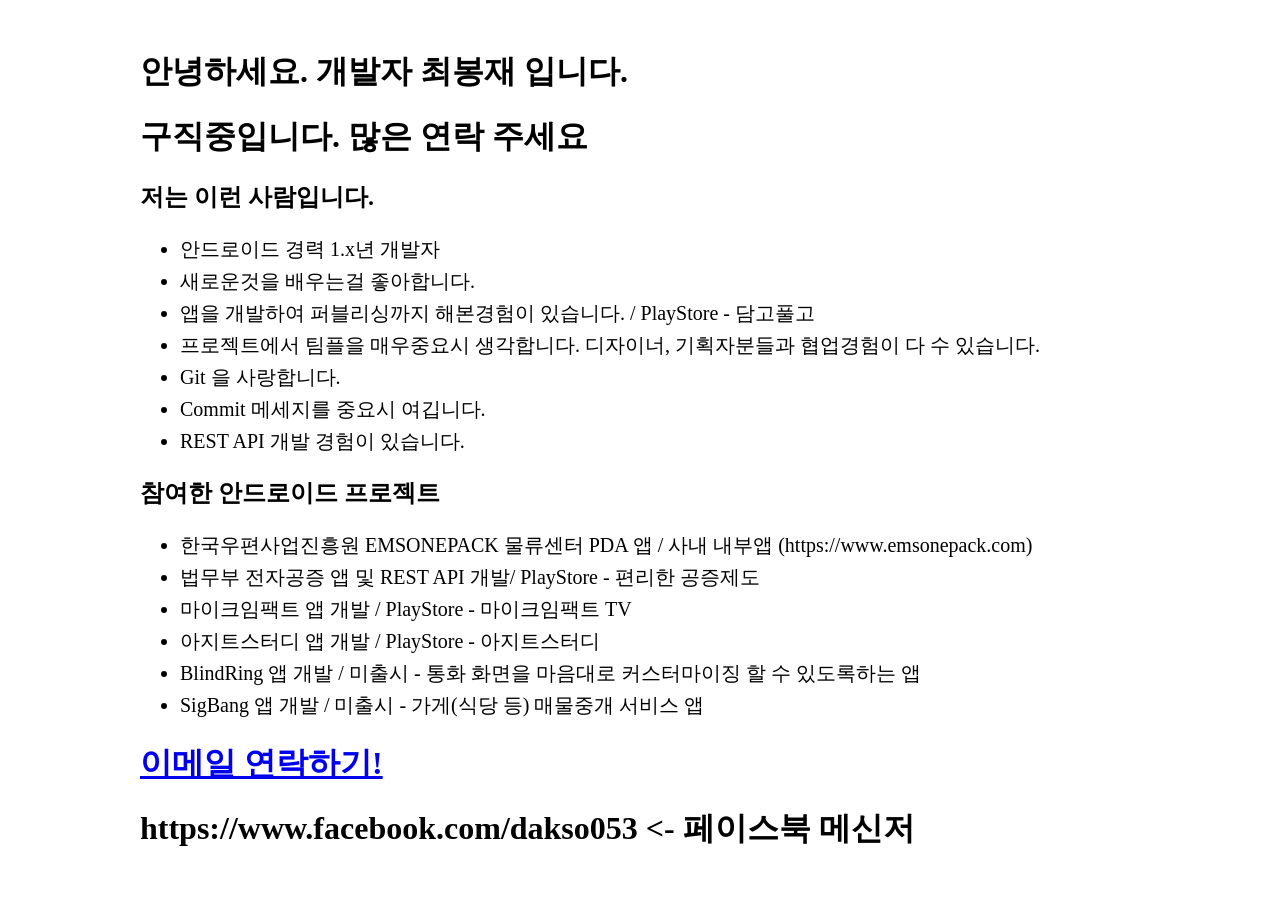
==== index.html @ 5de73d89 "Update index.html" ====
<!DOCTYPE html>
<html lang="ko">
<head>
  <meta charset="UTF-8">
  <meta name="viewport" content="width=device-width, user-scalable=no, initial-scale=1">
  <title>구직중인 개발자</title>
  <link rel="stylesheet" href="css/style.css">
</head>
<body>
<div class="container">
  <h1>안녕하세요. 개발자 최봉재 입니다.</h1>
  <h1>구직중입니다. 많은 연락 주세요</h1>
  <h2>저는 이런 사람입니다.</h2>
  <ul>
    <li>안드로이드 경력 1.x년 개발자</li>
    <li>새로운것을 배우는걸 좋아합니다.</li>
    <li>앱을 개발하여 퍼블리싱까지 해본경험이 있습니다. /  PlayStore - 담고풀고 </li>
    <li>프로젝트에서 팀플을 매우중요시 생각합니다. 디자이너, 기획자분들과 협업경험이 다 수 있습니다.</li>
    <li>Git 을 사랑합니다.</li>
    <li>Commit 메세지를 중요시 여깁니다.</li>
    <li>REST API 개발 경험이 있습니다.</li>
  </ul>
  <h2>참여한 안드로이드 프로젝트</h2>
  <ul>
    <li>한국우편사업진흥원 EMSONEPACK 물류센터 PDA 앱 / 사내 내부앱 (https://www.emsonepack.com)</li>
    <li>법무부 전자공증 앱 및 REST API 개발/ PlayStore - 편리한 공증제도</li>
    <li>마이크임팩트 앱 개발 / PlayStore - 마이크임팩트 TV</li>
    <li>아지트스터디 앱 개발 / PlayStore - 아지트스터디</li>
    <li>BlindRing 앱 개발 / 미출시 - 통화 화면을 마음대로 커스터마이징 할 수 있도록하는 앱</li>
    <li>SigBang 앱 개발 / 미출시 - 가게(식당 등) 매물중개 서비스 앱</li>
  </ul>
  
   <h1><a href="mailto:jjgod0124@gmail.com?subject=feedback">이메일 연락하기!</a></h1>
   <h1>https://www.facebook.com/dakso053 <- 페이스북 메신저</h1>
</div>
</body>
</html>
---- css/style.css ----
@charset "UTF-8";
.container{
    margin: 50px auto;
    width: 1000px;
}
li{
  font-size:20px;
  line-height: 1.6;    
}
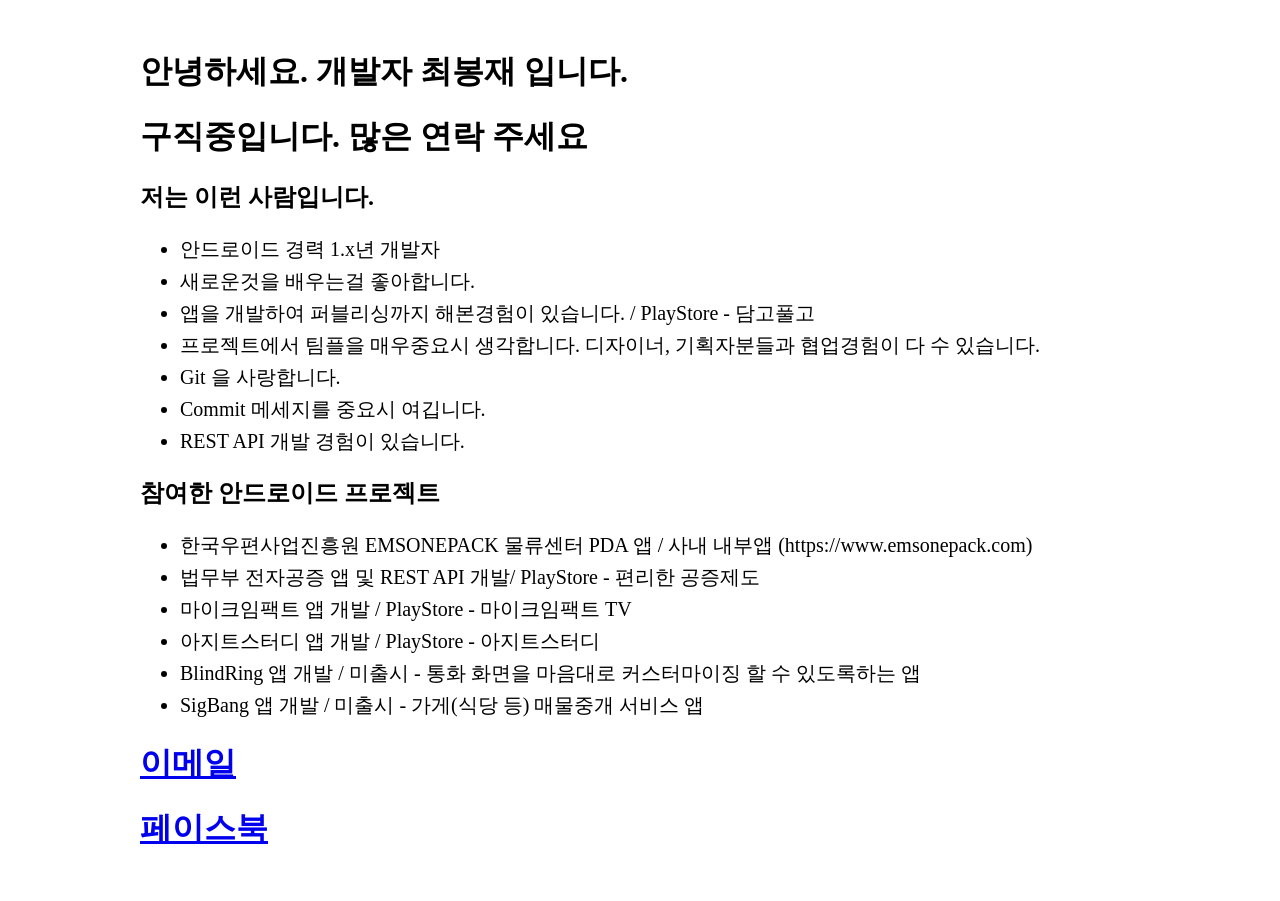
==== commit 7ab94332: "Update index.html" ====
--- a/index.html
+++ b/index.html
@@ -30,8 +30,8 @@
     <li>SigBang 앱 개발 / 미출시 - 가게(식당 등) 매물중개 서비스 앱</li>
   </ul>
   
-   <h1><a href="mailto:jjgod0124@gmail.com?subject=feedback">이메일 연락하기!</a></h1>
-   <h1>https://www.facebook.com/dakso053 <- 페이스북 메신저</h1>
+   <h1><a href="mailto:jjgod0124@gmail.com?subject=feedback">이메일</a></h1>
+   <h1><a href="https://www.facebook.com/dakso053">페이스북</a></h1>
 </div>
 </body>
 </html>
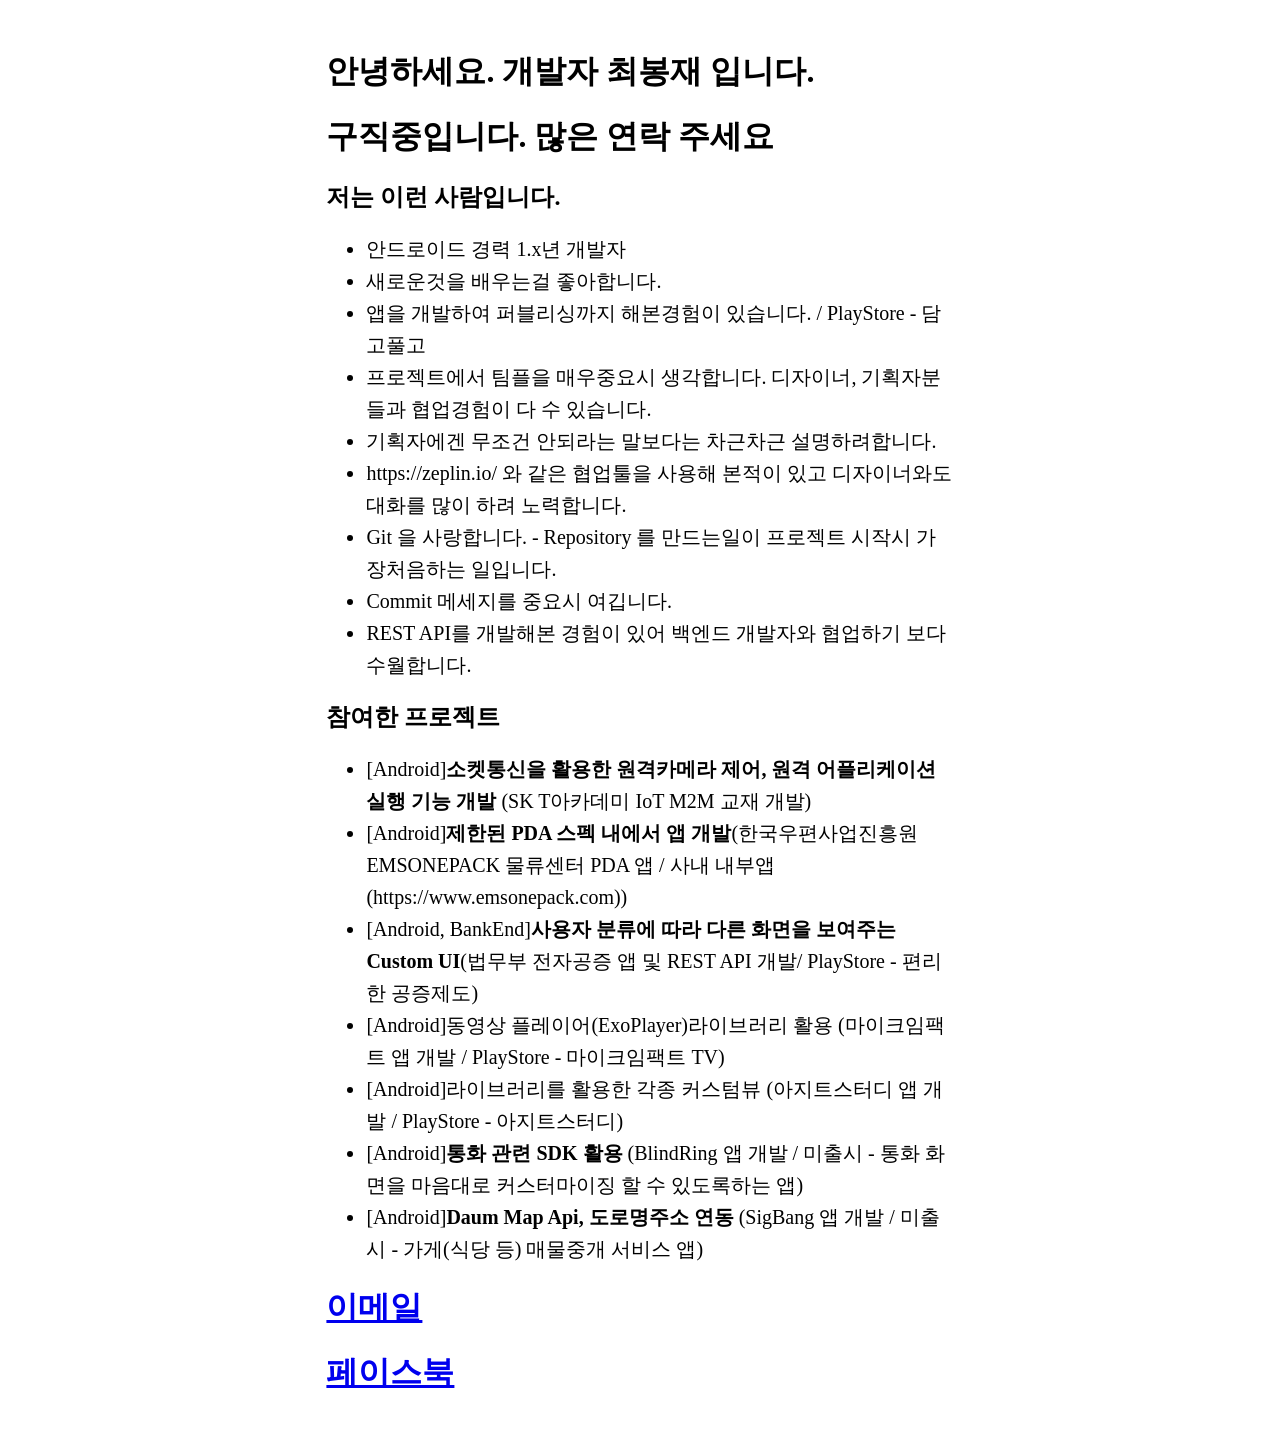
==== commit 159de3aa: "Update index.html" ====
--- a/index.html
+++ b/index.html
@@ -1,37 +1,43 @@
 <!DOCTYPE html>
 <html lang="ko">
+
 <head>
   <meta charset="UTF-8">
   <meta name="viewport" content="width=device-width, user-scalable=no, initial-scale=1">
   <title>구직중인 개발자</title>
   <link rel="stylesheet" href="css/style.css">
 </head>
+
 <body>
-<div class="container">
-  <h1>안녕하세요. 개발자 최봉재 입니다.</h1>
-  <h1>구직중입니다. 많은 연락 주세요</h1>
-  <h2>저는 이런 사람입니다.</h2>
-  <ul>
-    <li>안드로이드 경력 1.x년 개발자</li>
-    <li>새로운것을 배우는걸 좋아합니다.</li>
-    <li>앱을 개발하여 퍼블리싱까지 해본경험이 있습니다. /  PlayStore - 담고풀고 </li>
-    <li>프로젝트에서 팀플을 매우중요시 생각합니다. 디자이너, 기획자분들과 협업경험이 다 수 있습니다.</li>
-    <li>Git 을 사랑합니다.</li>
-    <li>Commit 메세지를 중요시 여깁니다.</li>
-    <li>REST API 개발 경험이 있습니다.</li>
-  </ul>
-  <h2>참여한 안드로이드 프로젝트</h2>
-  <ul>
-    <li>한국우편사업진흥원 EMSONEPACK 물류센터 PDA 앱 / 사내 내부앱 (https://www.emsonepack.com)</li>
-    <li>법무부 전자공증 앱 및 REST API 개발/ PlayStore - 편리한 공증제도</li>
-    <li>마이크임팩트 앱 개발 / PlayStore - 마이크임팩트 TV</li>
-    <li>아지트스터디 앱 개발 / PlayStore - 아지트스터디</li>
-    <li>BlindRing 앱 개발 / 미출시 - 통화 화면을 마음대로 커스터마이징 할 수 있도록하는 앱</li>
-    <li>SigBang 앱 개발 / 미출시 - 가게(식당 등) 매물중개 서비스 앱</li>
-  </ul>
-  
-   <h1><a href="mailto:jjgod0124@gmail.com?subject=feedback">이메일</a></h1>
-   <h1><a href="https://www.facebook.com/dakso053">페이스북</a></h1>
-</div>
+  <div class="container">
+    <h1>안녕하세요. 개발자 최봉재 입니다.</h1>
+    <h1>구직중입니다. 많은 연락 주세요</h1>
+    <h2>저는 이런 사람입니다.</h2>
+    <ul>
+      <li>안드로이드 경력 1.x년 개발자</li>
+      <li>새로운것을 배우는걸 좋아합니다.</li>
+      <li>앱을 개발하여 퍼블리싱까지 해본경험이 있습니다. / PlayStore - 담고풀고 </li>
+      <li>프로젝트에서 팀플을 매우중요시 생각합니다. 디자이너, 기획자분들과 협업경험이 다 수 있습니다.</li>
+      <li>기획자에겐 무조건 안되라는 말보다는 차근차근 설명하려합니다.</li>
+      <li>https://zeplin.io/ 와 같은 협업툴을 사용해 본적이 있고 디자이너와도 대화를 많이 하려 노력합니다.</li>
+      <li>Git 을 사랑합니다. - Repository 를 만드는일이 프로젝트 시작시 가장처음하는 일입니다.</li>
+      <li>Commit 메세지를 중요시 여깁니다.</li>
+      <li>REST API를 개발해본 경험이 있어 백엔드 개발자와 협업하기 보다 수월합니다.</li>
+    </ul>
+    <h2>참여한 프로젝트</h2>
+    <ul>
+      <li>[Android]<b>소켓통신을 활용한 원격카메라 제어, 원격 어플리케이션 실행 기능 개발</b> (SK T아카데미 IoT M2M 교재 개발)</li>
+      <li>[Android]<b>제한된 PDA 스펙 내에서 앱 개발</b>(한국우편사업진흥원 EMSONEPACK 물류센터 PDA 앱 / 사내 내부앱 (https://www.emsonepack.com))</li>
+      <li>[Android, BankEnd]<b>사용자 분류에 따라 다른 화면을 보여주는 Custom UI</b>(법무부 전자공증 앱 및 REST API 개발/ PlayStore - 편리한 공증제도)</li>
+      <li>[Android]동영상 플레이어(ExoPlayer)라이브러리 활용 (마이크임팩트 앱 개발 / PlayStore - 마이크임팩트 TV)</li>
+      <li>[Android]라이브러리를 활용한 각종 커스텀뷰 (아지트스터디 앱 개발 / PlayStore - 아지트스터디)</li>
+      <li>[Android]<b>통화 관련 SDK 활용</b> (BlindRing 앱 개발 / 미출시 - 통화 화면을 마음대로 커스터마이징 할 수 있도록하는 앱)</li>
+      <li>[Android]<b>Daum Map Api, 도로명주소 연동</b> (SigBang 앱 개발 / 미출시 - 가게(식당 등) 매물중개 서비스 앱)</li>
+    </ul>
+
+    <h1><a href="mailto:jjgod0124@gmail.com?subject=feedback">이메일</a></h1>
+    <h1><a href="https://www.facebook.com/dakso053">페이스북</a></h1>
+  </div>
 </body>
+
 </html>
--- a/css/style.css
+++ b/css/style.css
@@ -1,8 +1,17 @@
 @charset "UTF-8";
 .container{
+    width: 49vmax;
     margin: 50px auto;
-    width: 1000px;
 }
+@media (max-width:767px){
+    .container{
+        width: 100%;
+        margin: 0px auto;
+}
+li{
+  font-size:16px;  
+}
+    }
 li{
   font-size:20px;
   line-height: 1.6;    
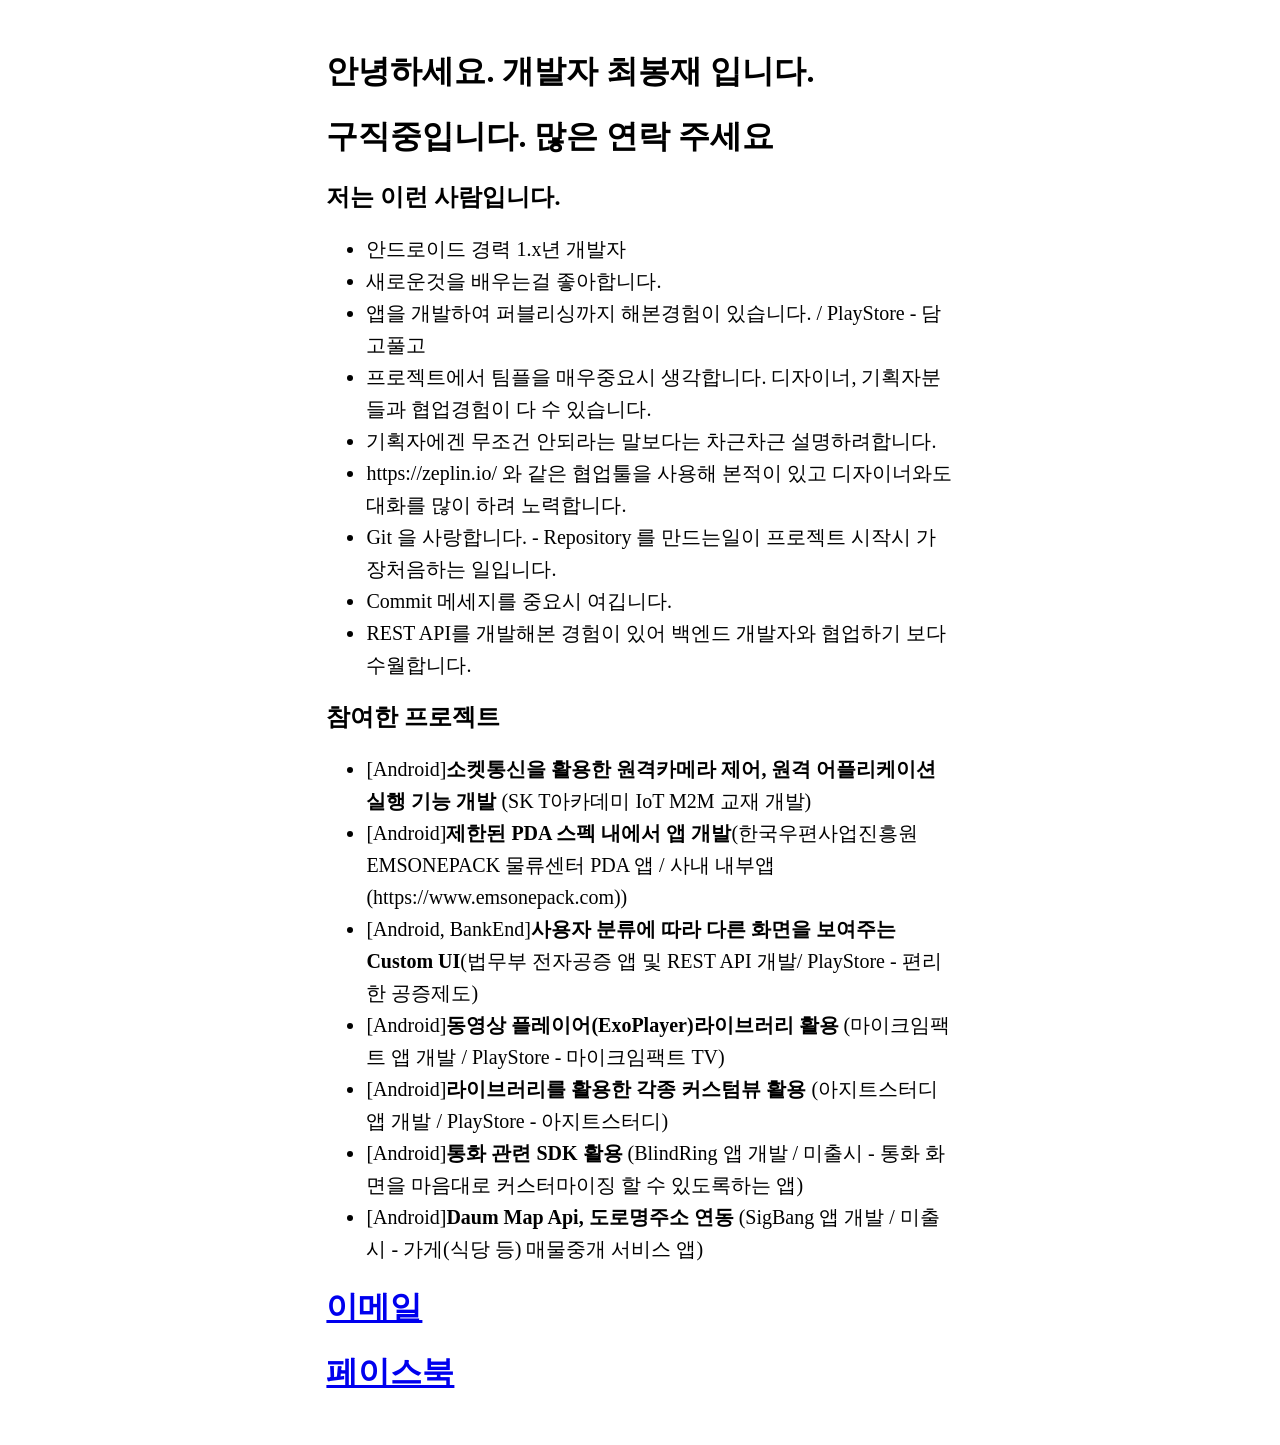
==== commit 15506c2c: "Update index.html" ====
--- a/index.html
+++ b/index.html
@@ -29,8 +29,8 @@
       <li>[Android]<b>소켓통신을 활용한 원격카메라 제어, 원격 어플리케이션 실행 기능 개발</b> (SK T아카데미 IoT M2M 교재 개발)</li>
       <li>[Android]<b>제한된 PDA 스펙 내에서 앱 개발</b>(한국우편사업진흥원 EMSONEPACK 물류센터 PDA 앱 / 사내 내부앱 (https://www.emsonepack.com))</li>
       <li>[Android, BankEnd]<b>사용자 분류에 따라 다른 화면을 보여주는 Custom UI</b>(법무부 전자공증 앱 및 REST API 개발/ PlayStore - 편리한 공증제도)</li>
-      <li>[Android]동영상 플레이어(ExoPlayer)라이브러리 활용 (마이크임팩트 앱 개발 / PlayStore - 마이크임팩트 TV)</li>
-      <li>[Android]라이브러리를 활용한 각종 커스텀뷰 (아지트스터디 앱 개발 / PlayStore - 아지트스터디)</li>
+      <li>[Android]<b>동영상 플레이어(ExoPlayer)라이브러리 활용</b> (마이크임팩트 앱 개발 / PlayStore - 마이크임팩트 TV)</li>
+      <li>[Android]<b>라이브러리를 활용한 각종 커스텀뷰 활용 </b>(아지트스터디 앱 개발 / PlayStore - 아지트스터디)</li>
       <li>[Android]<b>통화 관련 SDK 활용</b> (BlindRing 앱 개발 / 미출시 - 통화 화면을 마음대로 커스터마이징 할 수 있도록하는 앱)</li>
       <li>[Android]<b>Daum Map Api, 도로명주소 연동</b> (SigBang 앱 개발 / 미출시 - 가게(식당 등) 매물중개 서비스 앱)</li>
     </ul>
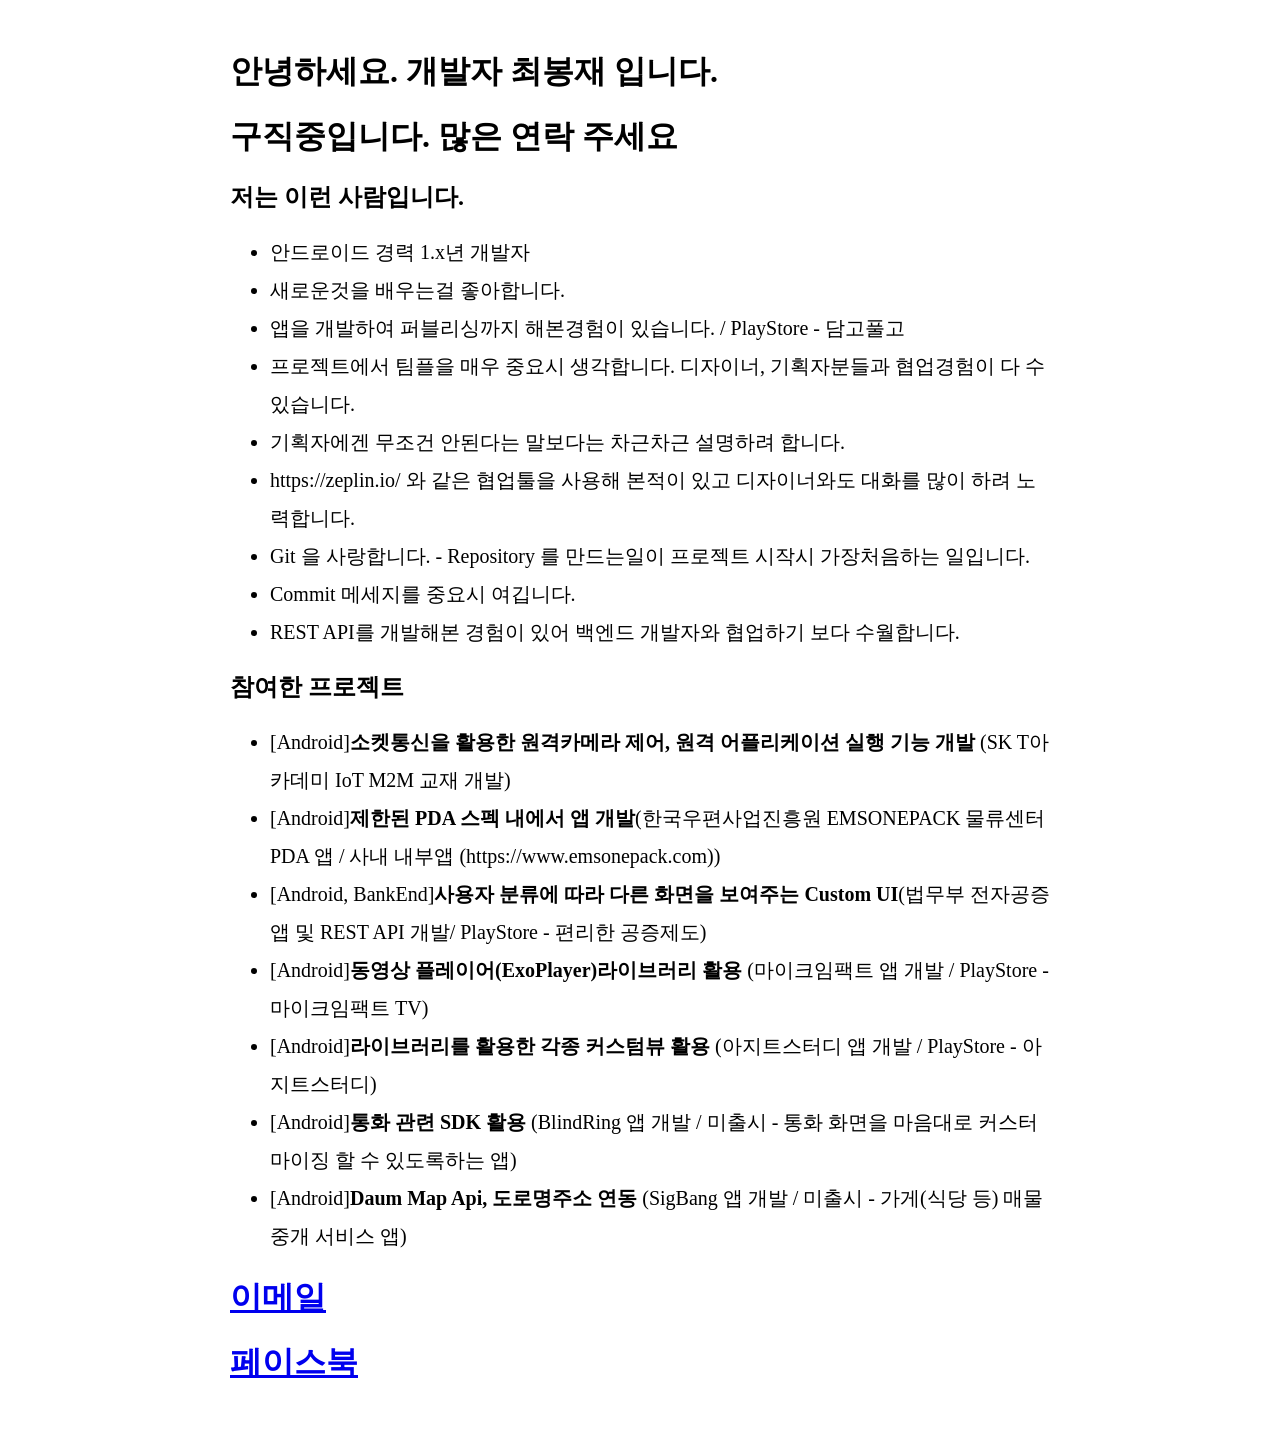
==== commit 781b8200: "Update index.html" ====
--- a/index.html
+++ b/index.html
@@ -17,8 +17,8 @@
       <li>안드로이드 경력 1.x년 개발자</li>
       <li>새로운것을 배우는걸 좋아합니다.</li>
       <li>앱을 개발하여 퍼블리싱까지 해본경험이 있습니다. / PlayStore - 담고풀고 </li>
-      <li>프로젝트에서 팀플을 매우중요시 생각합니다. 디자이너, 기획자분들과 협업경험이 다 수 있습니다.</li>
-      <li>기획자에겐 무조건 안되라는 말보다는 차근차근 설명하려합니다.</li>
+      <li>프로젝트에서 팀플을 매우 중요시 생각합니다. 디자이너, 기획자분들과 협업경험이 다 수 있습니다.</li>
+      <li>기획자에겐 무조건 안된다는 말보다는 차근차근 설명하려 합니다.</li>
       <li>https://zeplin.io/ 와 같은 협업툴을 사용해 본적이 있고 디자이너와도 대화를 많이 하려 노력합니다.</li>
       <li>Git 을 사랑합니다. - Repository 를 만드는일이 프로젝트 시작시 가장처음하는 일입니다.</li>
       <li>Commit 메세지를 중요시 여깁니다.</li>
--- a/css/style.css
+++ b/css/style.css
@@ -1,18 +1,19 @@
 @charset "UTF-8";
 .container{
-    width: 49vmax;
+    max-width: 820px;
     margin: 50px auto;
 }
 @media (max-width:767px){
     .container{
         width: 100%;
         margin: 0px auto;
+        li{
+          font-size:16px;
+        }
 }
-li{
-  font-size:16px;  
-}
+
     }
 li{
   font-size:20px;
-  line-height: 1.6;    
+  line-height: 1.9;
 }
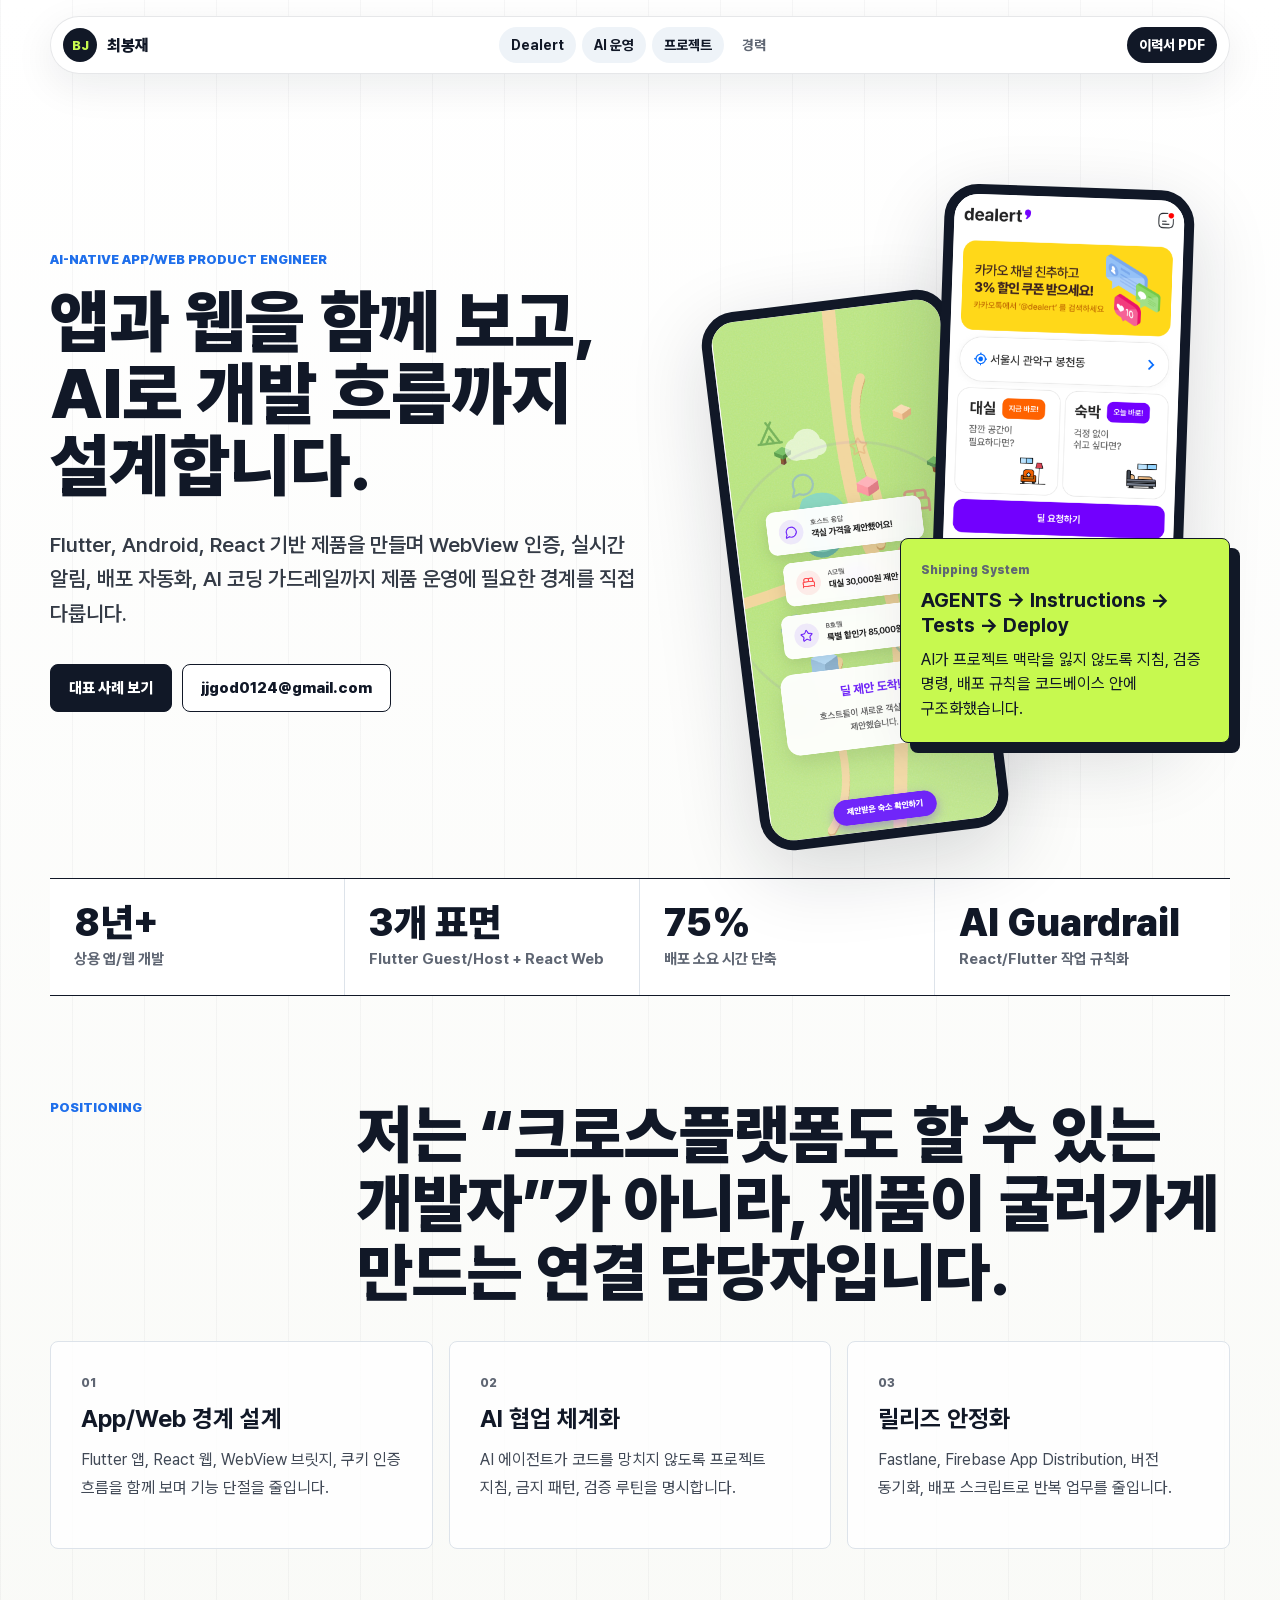
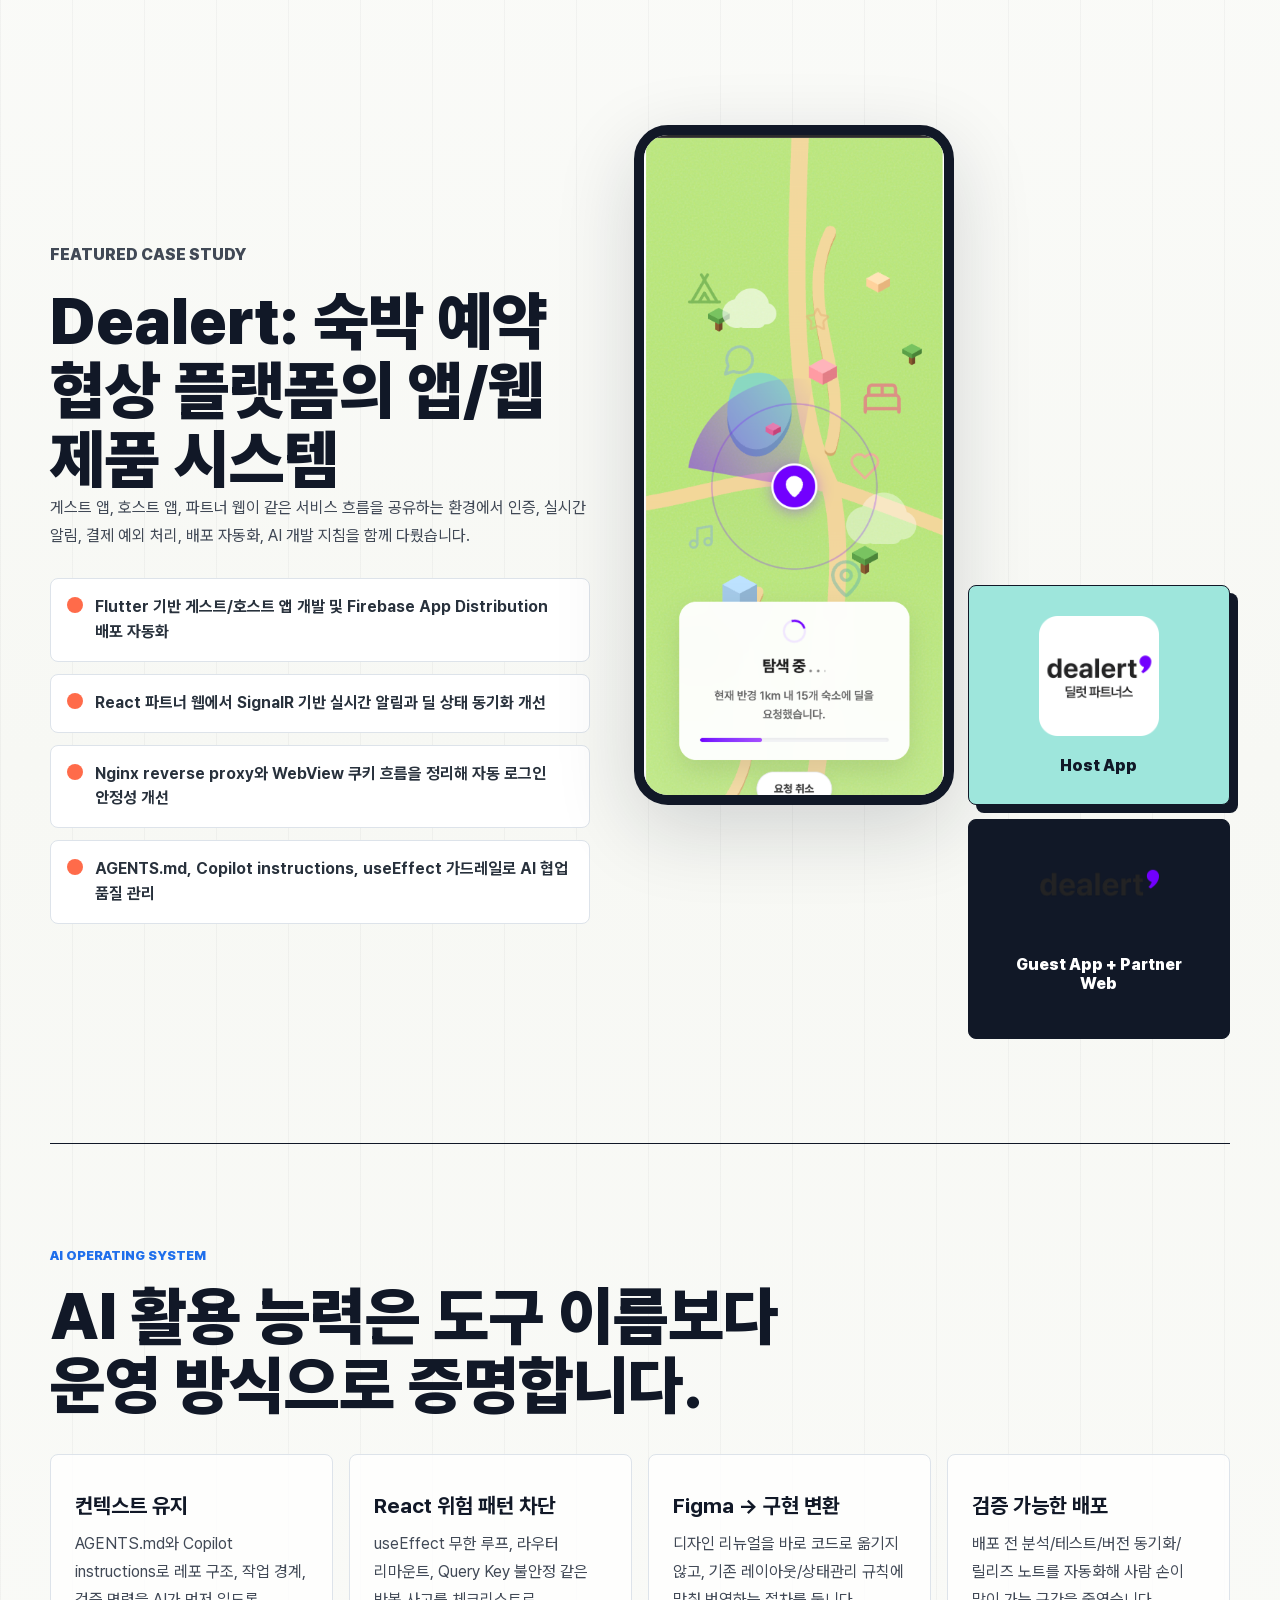
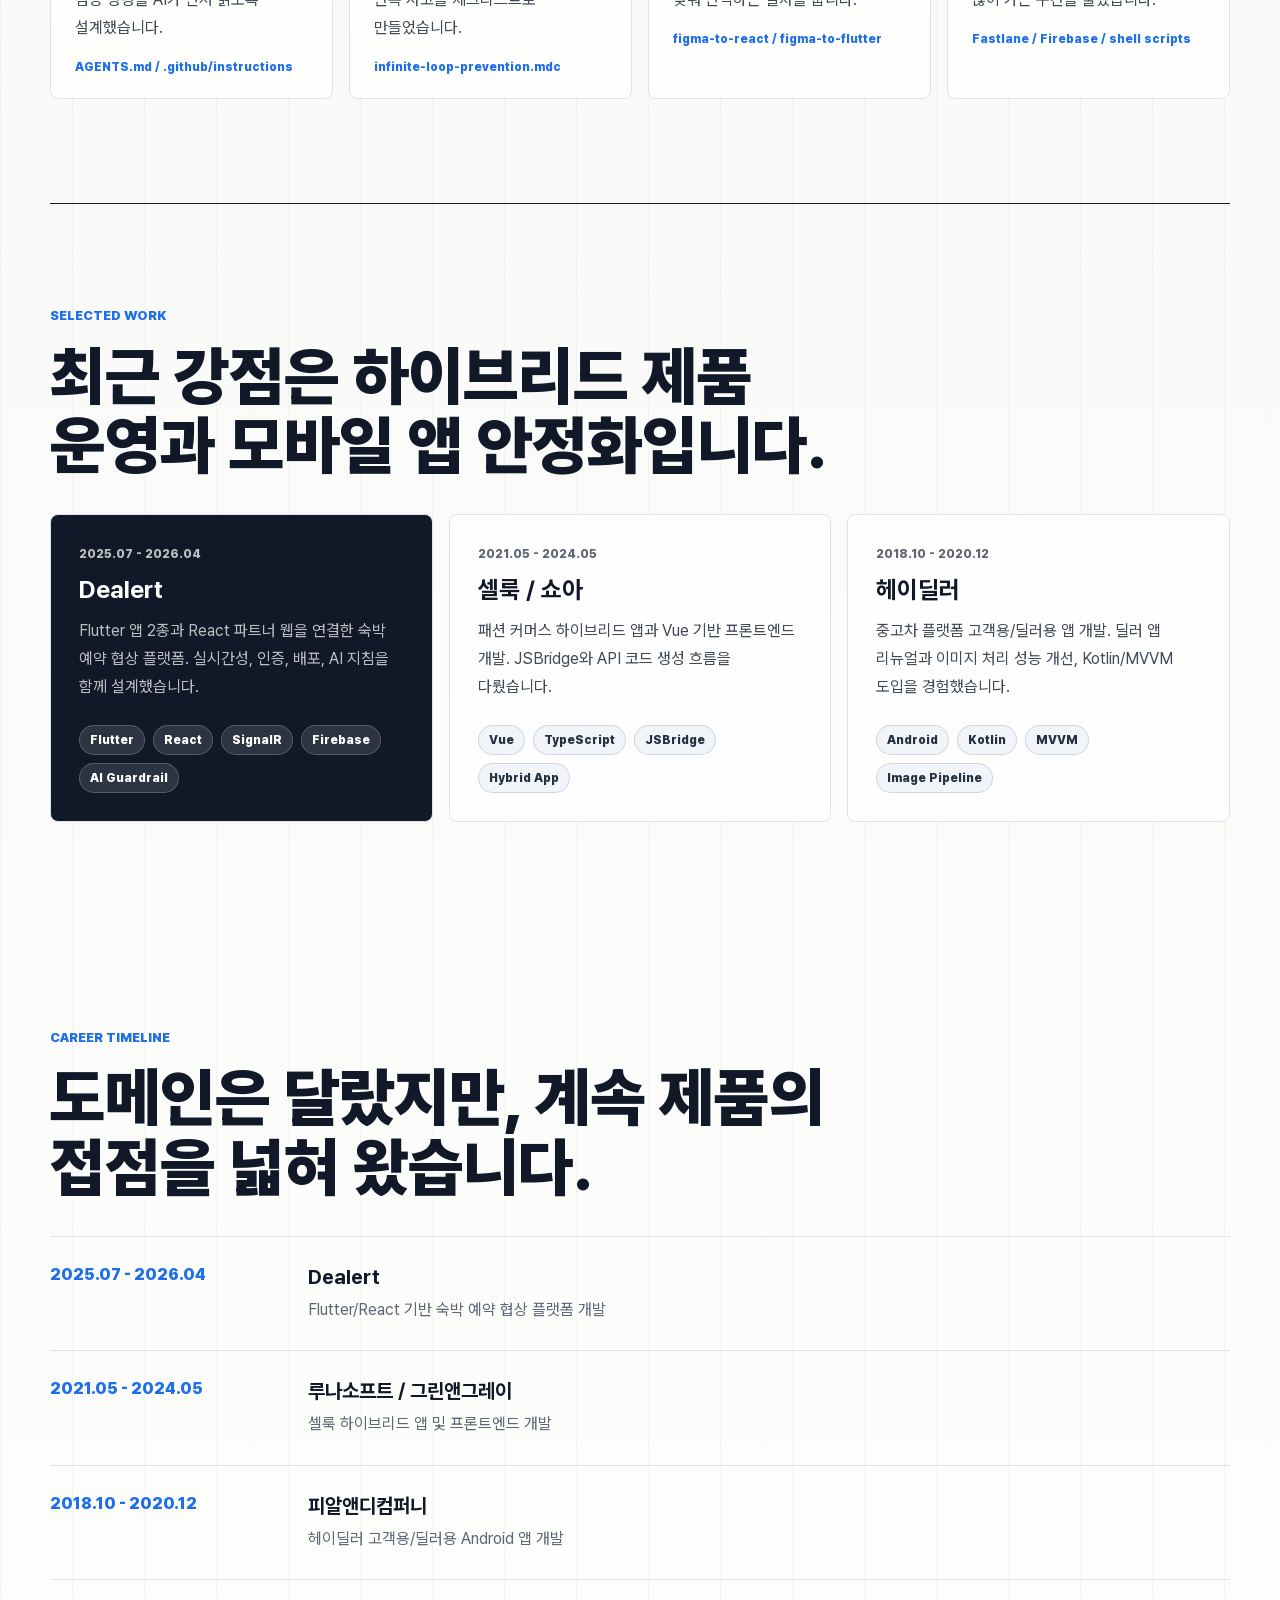
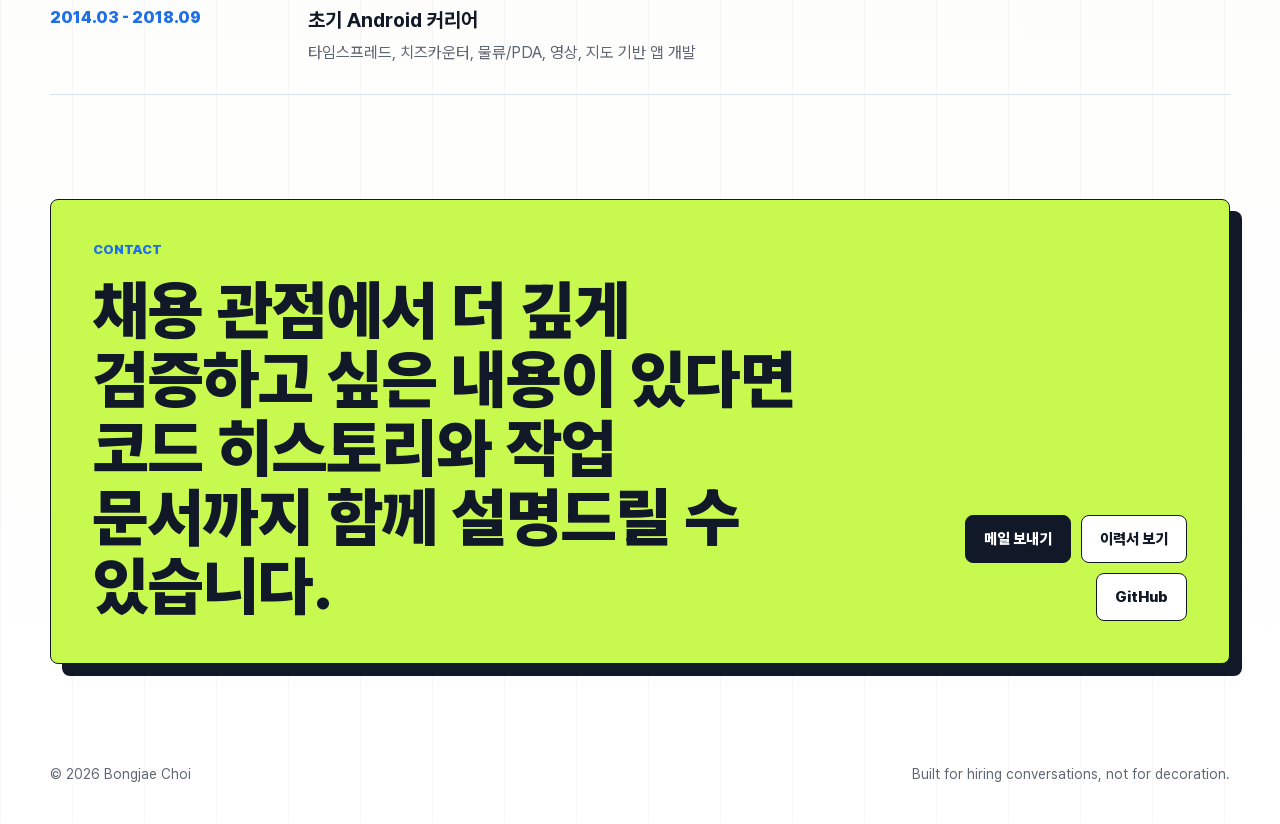
==== commit a90730de: "feat: rebuild portfolio site" ====
--- a/index.html
+++ b/index.html
@@ -1,43 +1,260 @@
-<!DOCTYPE html>
+<!doctype html>
 <html lang="ko">
-
-<head>
-  <meta charset="UTF-8">
-  <meta name="viewport" content="width=device-width, user-scalable=no, initial-scale=1">
-  <title>구직중인 개발자</title>
-  <link rel="stylesheet" href="css/style.css">
-</head>
-
-<body>
-  <div class="container">
-    <h1>안녕하세요. 개발자 최봉재 입니다.</h1>
-    <h1>구직중입니다. 많은 연락 주세요</h1>
-    <h2>저는 이런 사람입니다.</h2>
-    <ul>
-      <li>안드로이드 경력 1.x년 개발자</li>
-      <li>새로운것을 배우는걸 좋아합니다.</li>
-      <li>앱을 개발하여 퍼블리싱까지 해본경험이 있습니다. / PlayStore - 담고풀고 </li>
-      <li>프로젝트에서 팀플을 매우 중요시 생각합니다. 디자이너, 기획자분들과 협업경험이 다 수 있습니다.</li>
-      <li>기획자에겐 무조건 안된다는 말보다는 차근차근 설명하려 합니다.</li>
-      <li>https://zeplin.io/ 와 같은 협업툴을 사용해 본적이 있고 디자이너와도 대화를 많이 하려 노력합니다.</li>
-      <li>Git 을 사랑합니다. - Repository 를 만드는일이 프로젝트 시작시 가장처음하는 일입니다.</li>
-      <li>Commit 메세지를 중요시 여깁니다.</li>
-      <li>REST API를 개발해본 경험이 있어 백엔드 개발자와 협업하기 보다 수월합니다.</li>
-    </ul>
-    <h2>참여한 프로젝트</h2>
-    <ul>
-      <li>[Android]<b>소켓통신을 활용한 원격카메라 제어, 원격 어플리케이션 실행 기능 개발</b> (SK T아카데미 IoT M2M 교재 개발)</li>
-      <li>[Android]<b>제한된 PDA 스펙 내에서 앱 개발</b>(한국우편사업진흥원 EMSONEPACK 물류센터 PDA 앱 / 사내 내부앱 (https://www.emsonepack.com))</li>
-      <li>[Android, BankEnd]<b>사용자 분류에 따라 다른 화면을 보여주는 Custom UI</b>(법무부 전자공증 앱 및 REST API 개발/ PlayStore - 편리한 공증제도)</li>
-      <li>[Android]<b>동영상 플레이어(ExoPlayer)라이브러리 활용</b> (마이크임팩트 앱 개발 / PlayStore - 마이크임팩트 TV)</li>
-      <li>[Android]<b>라이브러리를 활용한 각종 커스텀뷰 활용 </b>(아지트스터디 앱 개발 / PlayStore - 아지트스터디)</li>
-      <li>[Android]<b>통화 관련 SDK 활용</b> (BlindRing 앱 개발 / 미출시 - 통화 화면을 마음대로 커스터마이징 할 수 있도록하는 앱)</li>
-      <li>[Android]<b>Daum Map Api, 도로명주소 연동</b> (SigBang 앱 개발 / 미출시 - 가게(식당 등) 매물중개 서비스 앱)</li>
-    </ul>
-
-    <h1><a href="mailto:jjgod0124@gmail.com?subject=feedback">이메일</a></h1>
-    <h1><a href="https://www.facebook.com/dakso053">페이스북</a></h1>
-  </div>
-</body>
-
+  <head>
+    <meta charset="utf-8" />
+    <meta name="viewport" content="width=device-width, initial-scale=1" />
+    <title>최봉재 | AI-Native App/Web Product Engineer</title>
+    <meta
+      name="description"
+      content="Flutter, Android, React를 연결해 앱/웹 제품을 만들고 AI 기반 개발 운영 체계와 배포 자동화를 설계하는 개발자 최봉재의 포트폴리오입니다."
+    />
+    <meta property="og:title" content="최봉재 | AI-Native App/Web Product Engineer" />
+    <meta
+      property="og:description"
+      content="앱과 웹을 함께 설계하고, AI 지침/가드레일/배포 자동화로 제품 개발 속도와 안정성을 개선합니다."
+    />
+    <meta property="og:type" content="website" />
+    <link rel="stylesheet" href="css/style.css" />
+  </head>
+  <body>
+    <div class="progress" aria-hidden="true"></div>
+
+    <header class="site-header">
+      <a class="brand" href="#top" aria-label="최봉재 포트폴리오 홈">
+        <span class="brand-mark">BJ</span>
+        <span>최봉재</span>
+      </a>
+      <nav class="nav" aria-label="주요 섹션">
+        <a href="#case">Dealert</a>
+        <a href="#ai">AI 운영</a>
+        <a href="#work">프로젝트</a>
+        <a href="#career">경력</a>
+      </nav>
+      <a class="header-action" href="assets/resume/bongjae-choi-resume.pdf" target="_blank" rel="noreferrer">
+        이력서 PDF
+      </a>
+    </header>
+
+    <main id="top">
+      <section class="hero">
+        <div class="hero-copy">
+          <p class="eyebrow">AI-Native App/Web Product Engineer</p>
+          <h1>앱과 웹을 함께 보고, AI로 개발 흐름까지 설계합니다.</h1>
+          <p class="hero-lead">
+            Flutter, Android, React 기반 제품을 만들며 WebView 인증, 실시간 알림, 배포 자동화, AI 코딩 가드레일까지
+            제품 운영에 필요한 경계를 직접 다룹니다.
+          </p>
+          <div class="hero-actions">
+            <a class="button primary" href="#case">대표 사례 보기</a>
+            <a class="button secondary" href="mailto:jjgod0124@gmail.com">jjgod0124@gmail.com</a>
+          </div>
+        </div>
+
+        <div class="hero-visual" aria-label="Dealert 앱 화면과 개발 운영 지표">
+          <div class="device-stack">
+            <figure class="phone phone-front">
+              <img src="assets/case-studies/dealert-guest-home.png" alt="Dealert 게스트 앱 홈 화면" />
+            </figure>
+            <figure class="phone phone-back">
+              <img src="assets/case-studies/dealert-offers.png" alt="Dealert 딜 제안 도착 화면" />
+            </figure>
+          </div>
+          <div class="signal-panel">
+            <span class="panel-kicker">Shipping System</span>
+            <strong>AGENTS → Instructions → Tests → Deploy</strong>
+            <p>AI가 프로젝트 맥락을 잃지 않도록 지침, 검증 명령, 배포 규칙을 코드베이스 안에 구조화했습니다.</p>
+          </div>
+        </div>
+      </section>
+
+      <section class="metrics" aria-label="핵심 지표">
+        <div>
+          <strong>8년+</strong>
+          <span>상용 앱/웹 개발</span>
+        </div>
+        <div>
+          <strong>3개 표면</strong>
+          <span>Flutter Guest/Host + React Web</span>
+        </div>
+        <div>
+          <strong>75%</strong>
+          <span>배포 소요 시간 단축</span>
+        </div>
+        <div>
+          <strong>AI Guardrail</strong>
+          <span>React/Flutter 작업 규칙화</span>
+        </div>
+      </section>
+
+      <section class="section thesis">
+        <div class="section-heading">
+          <p class="eyebrow">Positioning</p>
+          <h2>저는 “크로스플랫폼도 할 수 있는 개발자”가 아니라, 제품이 굴러가게 만드는 연결 담당자입니다.</h2>
+        </div>
+        <div class="thesis-grid">
+          <article>
+            <span class="mini-label">01</span>
+            <h3>App/Web 경계 설계</h3>
+            <p>Flutter 앱, React 웹, WebView 브릿지, 쿠키 인증 흐름을 함께 보며 기능 단절을 줄입니다.</p>
+          </article>
+          <article>
+            <span class="mini-label">02</span>
+            <h3>AI 협업 체계화</h3>
+            <p>AI 에이전트가 코드를 망치지 않도록 프로젝트 지침, 금지 패턴, 검증 루틴을 명시합니다.</p>
+          </article>
+          <article>
+            <span class="mini-label">03</span>
+            <h3>릴리즈 안정화</h3>
+            <p>Fastlane, Firebase App Distribution, 버전 동기화, 배포 스크립트로 반복 업무를 줄입니다.</p>
+          </article>
+        </div>
+      </section>
+
+      <section class="section case-study" id="case">
+        <div class="case-copy">
+          <p class="eyebrow">Featured Case Study</p>
+          <h2>Dealert: 숙박 예약 협상 플랫폼의 앱/웹 제품 시스템</h2>
+          <p>
+            게스트 앱, 호스트 앱, 파트너 웹이 같은 서비스 흐름을 공유하는 환경에서 인증, 실시간 알림, 결제 예외 처리,
+            배포 자동화, AI 개발 지침을 함께 다뤘습니다.
+          </p>
+          <ul class="impact-list">
+            <li>Flutter 기반 게스트/호스트 앱 개발 및 Firebase App Distribution 배포 자동화</li>
+            <li>React 파트너 웹에서 SignalR 기반 실시간 알림과 딜 상태 동기화 개선</li>
+            <li>Nginx reverse proxy와 WebView 쿠키 흐름을 정리해 자동 로그인 안정성 개선</li>
+            <li>AGENTS.md, Copilot instructions, useEffect 가드레일로 AI 협업 품질 관리</li>
+          </ul>
+        </div>
+        <div class="case-gallery">
+          <img class="gallery-main" src="assets/case-studies/dealert-searching.png" alt="Dealert 주변 숙소 탐색 화면" />
+          <div class="gallery-card">
+            <img src="assets/case-studies/dealert-host-icon.png" alt="Dealert 호스트 앱 아이콘" />
+            <span>Host App</span>
+          </div>
+          <div class="gallery-card dark">
+            <img src="assets/case-studies/dealert-logo.png" alt="Dealert 로고" />
+            <span>Guest App + Partner Web</span>
+          </div>
+        </div>
+      </section>
+
+      <section class="section evidence" id="ai">
+        <div class="section-heading compact">
+          <p class="eyebrow">AI Operating System</p>
+          <h2>AI 활용 능력은 도구 이름보다 운영 방식으로 증명합니다.</h2>
+        </div>
+        <div class="evidence-grid">
+          <article>
+            <h3>컨텍스트 유지</h3>
+            <p>AGENTS.md와 Copilot instructions로 레포 구조, 작업 경계, 검증 명령을 AI가 먼저 읽도록 설계했습니다.</p>
+            <span>AGENTS.md / .github/instructions</span>
+          </article>
+          <article>
+            <h3>React 위험 패턴 차단</h3>
+            <p>useEffect 무한 루프, 라우터 리마운트, Query Key 불안정 같은 반복 사고를 체크리스트로 만들었습니다.</p>
+            <span>infinite-loop-prevention.mdc</span>
+          </article>
+          <article>
+            <h3>Figma → 구현 변환</h3>
+            <p>디자인 리뉴얼을 바로 코드로 옮기지 않고, 기존 레이아웃/상태관리 규칙에 맞춰 번역하는 절차를 둡니다.</p>
+            <span>figma-to-react / figma-to-flutter</span>
+          </article>
+          <article>
+            <h3>검증 가능한 배포</h3>
+            <p>배포 전 분석/테스트/버전 동기화/릴리즈 노트를 자동화해 사람 손이 많이 가는 구간을 줄였습니다.</p>
+            <span>Fastlane / Firebase / shell scripts</span>
+          </article>
+        </div>
+      </section>
+
+      <section class="section work" id="work">
+        <div class="section-heading compact">
+          <p class="eyebrow">Selected Work</p>
+          <h2>최근 강점은 하이브리드 제품 운영과 모바일 앱 안정화입니다.</h2>
+        </div>
+        <div class="work-grid">
+          <article class="work-card featured">
+            <span class="work-meta">2025.07 - 2026.04</span>
+            <h3>Dealert</h3>
+            <p>Flutter 앱 2종과 React 파트너 웹을 연결한 숙박 예약 협상 플랫폼. 실시간성, 인증, 배포, AI 지침을 함께 설계했습니다.</p>
+            <div class="tags">
+              <span>Flutter</span><span>React</span><span>SignalR</span><span>Firebase</span><span>AI Guardrail</span>
+            </div>
+          </article>
+          <article class="work-card">
+            <span class="work-meta">2021.05 - 2024.05</span>
+            <h3>셀룩 / 쇼아</h3>
+            <p>패션 커머스 하이브리드 앱과 Vue 기반 프론트엔드 개발. JSBridge와 API 코드 생성 흐름을 다뤘습니다.</p>
+            <div class="tags">
+              <span>Vue</span><span>TypeScript</span><span>JSBridge</span><span>Hybrid App</span>
+            </div>
+          </article>
+          <article class="work-card">
+            <span class="work-meta">2018.10 - 2020.12</span>
+            <h3>헤이딜러</h3>
+            <p>중고차 플랫폼 고객용/딜러용 앱 개발. 딜러 앱 리뉴얼과 이미지 처리 성능 개선, Kotlin/MVVM 도입을 경험했습니다.</p>
+            <div class="tags">
+              <span>Android</span><span>Kotlin</span><span>MVVM</span><span>Image Pipeline</span>
+            </div>
+          </article>
+        </div>
+      </section>
+
+      <section class="section career" id="career">
+        <div class="section-heading compact">
+          <p class="eyebrow">Career Timeline</p>
+          <h2>도메인은 달랐지만, 계속 제품의 접점을 넓혀 왔습니다.</h2>
+        </div>
+        <ol class="timeline">
+          <li>
+            <time>2025.07 - 2026.04</time>
+            <div>
+              <strong>Dealert</strong>
+              <p>Flutter/React 기반 숙박 예약 협상 플랫폼 개발</p>
+            </div>
+          </li>
+          <li>
+            <time>2021.05 - 2024.05</time>
+            <div>
+              <strong>루나소프트 / 그린앤그레이</strong>
+              <p>셀룩 하이브리드 앱 및 프론트엔드 개발</p>
+            </div>
+          </li>
+          <li>
+            <time>2018.10 - 2020.12</time>
+            <div>
+              <strong>피알앤디컴퍼니</strong>
+              <p>헤이딜러 고객용/딜러용 Android 앱 개발</p>
+            </div>
+          </li>
+          <li>
+            <time>2014.03 - 2018.09</time>
+            <div>
+              <strong>초기 Android 커리어</strong>
+              <p>타임스프레드, 치즈카운터, 물류/PDA, 영상, 지도 기반 앱 개발</p>
+            </div>
+          </li>
+        </ol>
+      </section>
+
+      <section class="contact">
+        <div>
+          <p class="eyebrow">Contact</p>
+          <h2>채용 관점에서 더 깊게 검증하고 싶은 내용이 있다면 코드 히스토리와 작업 문서까지 함께 설명드릴 수 있습니다.</h2>
+        </div>
+        <div class="contact-actions">
+          <a class="button primary" href="mailto:jjgod0124@gmail.com">메일 보내기</a>
+          <a class="button secondary" href="assets/resume/bongjae-choi-resume.pdf" target="_blank" rel="noreferrer">이력서 보기</a>
+          <a class="button secondary" href="https://github.com/BongJaeChoi" target="_blank" rel="noreferrer">GitHub</a>
+        </div>
+      </section>
+    </main>
+
+    <footer class="footer">
+      <span>© 2026 Bongjae Choi</span>
+      <span>Built for hiring conversations, not for decoration.</span>
+    </footer>
+
+    <script src="js/main.js"></script>
+  </body>
 </html>
--- a/css/style.css
+++ b/css/style.css
@@ -1,19 +1,778 @@
 @charset "UTF-8";
-.container{
-    max-width: 820px;
-    margin: 50px auto;
-}
-@media (max-width:767px){
-    .container{
-        width: 100%;
-        margin: 0px auto;
-        li{
-          font-size:16px;
-        }
-}
-
-    }
-li{
-  font-size:20px;
-  line-height: 1.9;
-}
+
+@font-face {
+  font-family: "Pretendard";
+  font-style: normal;
+  font-weight: 100 900;
+  font-display: swap;
+  src: url("../assets/fonts/PretendardVariable.woff2") format("woff2");
+}
+
+:root {
+  color-scheme: light;
+  --ink: #111827;
+  --muted: #5f6673;
+  --line: #dde3ea;
+  --paper: #f7f8f4;
+  --white: #ffffff;
+  --lime: #c7f94f;
+  --blue: #1f6feb;
+  --violet: #6b2cff;
+  --coral: #ff6b4a;
+  --mint: #9ee6dc;
+  --shadow: 0 24px 80px rgba(17, 24, 39, 0.16);
+  --radius: 8px;
+  --max: 1180px;
+}
+
+* {
+  box-sizing: border-box;
+}
+
+html {
+  scroll-behavior: smooth;
+}
+
+body {
+  min-width: 320px;
+  margin: 0;
+  background:
+    linear-gradient(90deg, rgba(17, 24, 39, 0.035) 1px, transparent 1px),
+    linear-gradient(180deg, #ffffff 0%, var(--paper) 42%, #ffffff 100%);
+  background-size: 72px 72px, auto;
+  color: var(--ink);
+  font-family: "Pretendard", "Apple SD Gothic Neo", "Noto Sans KR", sans-serif;
+  letter-spacing: 0;
+  word-break: keep-all;
+}
+
+img {
+  display: block;
+  max-width: 100%;
+}
+
+a {
+  color: inherit;
+  text-decoration: none;
+}
+
+.progress {
+  position: fixed;
+  inset: 0 auto auto 0;
+  z-index: 30;
+  width: 0;
+  height: 4px;
+  background: linear-gradient(90deg, var(--lime), var(--blue), var(--coral));
+}
+
+.site-header {
+  position: sticky;
+  top: 0;
+  z-index: 20;
+  display: flex;
+  align-items: center;
+  justify-content: space-between;
+  gap: 20px;
+  width: min(100% - 40px, var(--max));
+  margin: 16px auto 0;
+  padding: 10px 12px;
+  border: 1px solid rgba(17, 24, 39, 0.1);
+  border-radius: 999px;
+  background: rgba(255, 255, 255, 0.86);
+  box-shadow: 0 12px 40px rgba(17, 24, 39, 0.08);
+  backdrop-filter: blur(16px);
+}
+
+.brand,
+.nav,
+.hero-actions,
+.contact-actions,
+.tags {
+  display: flex;
+  align-items: center;
+}
+
+.brand {
+  flex: 0 0 auto;
+  gap: 10px;
+  font-weight: 850;
+}
+
+.brand-mark {
+  display: grid;
+  place-items: center;
+  width: 34px;
+  height: 34px;
+  border-radius: 50%;
+  background: var(--ink);
+  color: var(--lime);
+  font-size: 13px;
+}
+
+.nav {
+  justify-content: center;
+  gap: 6px;
+  color: var(--muted);
+  font-size: 14px;
+  font-weight: 700;
+}
+
+.nav a,
+.header-action {
+  padding: 10px 12px;
+  border-radius: 999px;
+}
+
+.nav a:hover,
+.nav a.is-active {
+  background: #eef3f8;
+  color: var(--ink);
+}
+
+.header-action {
+  flex: 0 0 auto;
+  background: var(--ink);
+  color: var(--white);
+  font-size: 14px;
+  font-weight: 800;
+}
+
+.hero,
+.section,
+.metrics,
+.contact,
+.footer {
+  width: min(100% - 40px, var(--max));
+  margin-inline: auto;
+}
+
+.hero {
+  display: grid;
+  grid-template-columns: minmax(0, 0.92fr) minmax(360px, 0.78fr);
+  gap: 52px;
+  align-items: center;
+  min-height: calc(100vh - 96px);
+  padding: 56px 0 44px;
+}
+
+.eyebrow {
+  margin: 0 0 18px;
+  color: var(--blue);
+  font-size: 13px;
+  font-weight: 900;
+  line-height: 1.2;
+  text-transform: uppercase;
+}
+
+h1,
+h2,
+h3,
+p {
+  margin-top: 0;
+}
+
+h1 {
+  max-width: 780px;
+  margin-bottom: 26px;
+  font-size: clamp(44px, 5.4vw, 76px);
+  font-weight: 920;
+  line-height: 1.04;
+}
+
+.hero-lead {
+  max-width: 720px;
+  margin-bottom: 32px;
+  color: #343b46;
+  font-size: clamp(18px, 1.8vw, 21px);
+  font-weight: 560;
+  line-height: 1.65;
+}
+
+.hero-actions,
+.contact-actions {
+  flex-wrap: wrap;
+  gap: 10px;
+}
+
+.button {
+  display: inline-flex;
+  align-items: center;
+  justify-content: center;
+  min-height: 48px;
+  padding: 0 18px;
+  border: 1px solid var(--ink);
+  border-radius: var(--radius);
+  font-size: 15px;
+  font-weight: 850;
+  transition:
+    transform 180ms ease,
+    box-shadow 180ms ease,
+    background 180ms ease;
+}
+
+.button:hover {
+  transform: translateY(-2px);
+  box-shadow: 0 14px 34px rgba(17, 24, 39, 0.14);
+}
+
+.button.primary {
+  background: var(--ink);
+  color: var(--white);
+}
+
+.button.secondary {
+  background: var(--white);
+}
+
+.hero-visual {
+  position: relative;
+  min-height: 590px;
+}
+
+.device-stack {
+  position: absolute;
+  inset: 0;
+}
+
+.phone {
+  position: absolute;
+  overflow: hidden;
+  width: min(250px, 43vw);
+  aspect-ratio: 9 / 19.5;
+  margin: 0;
+  border: 10px solid var(--ink);
+  border-radius: 34px;
+  background: var(--white);
+  box-shadow: var(--shadow);
+}
+
+.phone img {
+  width: 100%;
+  height: 100%;
+  object-fit: cover;
+  object-position: top;
+}
+
+.phone-front {
+  right: 44px;
+  top: 0;
+  z-index: 2;
+  transform: rotate(2deg);
+}
+
+.phone-back {
+  left: 18px;
+  top: 112px;
+  z-index: 1;
+  transform: rotate(-7deg);
+}
+
+.signal-panel {
+  position: absolute;
+  right: 0;
+  bottom: 34px;
+  z-index: 3;
+  width: min(330px, 86vw);
+  padding: 20px;
+  border: 1px solid var(--ink);
+  border-radius: var(--radius);
+  background: var(--lime);
+  box-shadow: 10px 10px 0 var(--ink);
+}
+
+.panel-kicker,
+.mini-label,
+.work-meta,
+.tags span,
+.evidence-grid span {
+  color: var(--muted);
+  font-size: 12px;
+  font-weight: 850;
+}
+
+.signal-panel strong {
+  display: block;
+  margin: 10px 0;
+  font-size: 20px;
+  line-height: 1.25;
+}
+
+.signal-panel p {
+  margin-bottom: 0;
+  line-height: 1.55;
+}
+
+.metrics {
+  display: grid;
+  grid-template-columns: repeat(4, 1fr);
+  border-top: 1px solid var(--ink);
+  border-bottom: 1px solid var(--ink);
+  background: var(--white);
+}
+
+.metrics div {
+  min-width: 0;
+  padding: 24px;
+  border-right: 1px solid var(--line);
+}
+
+.metrics div:last-child {
+  border-right: 0;
+}
+
+.metrics strong {
+  display: block;
+  margin-bottom: 8px;
+  font-size: clamp(24px, 3vw, 42px);
+  font-weight: 930;
+  line-height: 1;
+}
+
+.metrics span {
+  color: var(--muted);
+  font-size: 15px;
+  font-weight: 700;
+  line-height: 1.45;
+}
+
+.section {
+  padding: 104px 0;
+}
+
+.section-heading {
+  display: grid;
+  grid-template-columns: 0.32fr 1fr;
+  gap: 28px;
+  align-items: start;
+  margin-bottom: 34px;
+}
+
+.section-heading.compact {
+  display: block;
+  max-width: 820px;
+}
+
+.section h2,
+.contact h2 {
+  margin-bottom: 0;
+  font-size: clamp(32px, 5vw, 64px);
+  font-weight: 920;
+  line-height: 1.08;
+}
+
+.thesis-grid,
+.evidence-grid,
+.work-grid {
+  display: grid;
+  grid-template-columns: repeat(3, 1fr);
+  gap: 16px;
+}
+
+.thesis-grid article,
+.evidence-grid article,
+.work-card {
+  min-width: 0;
+  border: 1px solid var(--line);
+  border-radius: var(--radius);
+  background: rgba(255, 255, 255, 0.82);
+}
+
+.thesis-grid article {
+  padding: 30px;
+}
+
+.thesis-grid h3,
+.evidence-grid h3,
+.work-card h3 {
+  margin: 14px 0 12px;
+  font-size: 24px;
+  line-height: 1.2;
+}
+
+.thesis-grid p,
+.evidence-grid p,
+.work-card p,
+.case-copy p {
+  color: #414956;
+  font-size: 16px;
+  line-height: 1.75;
+}
+
+.case-study {
+  display: grid;
+  grid-template-columns: 0.95fr 1.05fr;
+  gap: 44px;
+  align-items: center;
+  padding-top: 72px;
+}
+
+.case-copy {
+  max-width: 640px;
+}
+
+.impact-list {
+  display: grid;
+  gap: 12px;
+  margin: 28px 0 0;
+  padding: 0;
+  list-style: none;
+}
+
+.impact-list li {
+  position: relative;
+  padding: 16px 16px 16px 44px;
+  border: 1px solid var(--line);
+  border-radius: var(--radius);
+  background: var(--white);
+  color: #28313c;
+  font-weight: 680;
+  line-height: 1.55;
+}
+
+.impact-list li::before {
+  position: absolute;
+  left: 16px;
+  top: 18px;
+  width: 16px;
+  height: 16px;
+  border-radius: 50%;
+  background: var(--coral);
+  content: "";
+}
+
+.case-gallery {
+  position: relative;
+  display: grid;
+  grid-template-columns: 1fr 0.82fr;
+  gap: 14px;
+  align-items: end;
+}
+
+.gallery-main {
+  overflow: hidden;
+  width: 100%;
+  max-height: 680px;
+  border: 10px solid var(--ink);
+  border-radius: 34px;
+  box-shadow: var(--shadow);
+  object-fit: cover;
+  object-position: top;
+}
+
+.gallery-card {
+  display: grid;
+  place-items: center;
+  min-height: 220px;
+  padding: 28px;
+  border: 1px solid var(--ink);
+  border-radius: var(--radius);
+  background: var(--mint);
+  text-align: center;
+  box-shadow: 8px 8px 0 var(--ink);
+}
+
+.gallery-card.dark {
+  grid-column: 2;
+  background: var(--ink);
+  color: var(--white);
+  box-shadow: none;
+}
+
+.gallery-card img {
+  max-width: 120px;
+  max-height: 120px;
+  margin-bottom: 18px;
+  object-fit: contain;
+}
+
+.gallery-card span {
+  font-weight: 900;
+}
+
+.evidence {
+  border-top: 1px solid var(--ink);
+  border-bottom: 1px solid var(--ink);
+}
+
+.evidence-grid {
+  grid-template-columns: repeat(4, 1fr);
+}
+
+.evidence-grid article {
+  padding: 24px;
+}
+
+.evidence-grid h3 {
+  font-size: 21px;
+}
+
+.evidence-grid span {
+  display: block;
+  margin-top: 18px;
+  color: var(--blue);
+}
+
+.work-grid {
+  align-items: stretch;
+}
+
+.work-card {
+  padding: 28px;
+}
+
+.work-card.featured {
+  background: var(--ink);
+  color: var(--white);
+}
+
+.work-card.featured p,
+.work-card.featured .work-meta {
+  color: rgba(255, 255, 255, 0.72);
+}
+
+.tags {
+  flex-wrap: wrap;
+  gap: 8px;
+  margin-top: 24px;
+}
+
+.tags span {
+  padding: 7px 10px;
+  border: 1px solid rgba(17, 24, 39, 0.14);
+  border-radius: 999px;
+  background: #f1f5f9;
+  color: #253041;
+}
+
+.featured .tags span {
+  border-color: rgba(255, 255, 255, 0.2);
+  background: rgba(255, 255, 255, 0.12);
+  color: var(--white);
+}
+
+.timeline {
+  display: grid;
+  gap: 0;
+  margin: 0;
+  padding: 0;
+  border-top: 1px solid var(--line);
+  list-style: none;
+}
+
+.timeline li {
+  display: grid;
+  grid-template-columns: 230px 1fr;
+  gap: 28px;
+  padding: 28px 0;
+  border-bottom: 1px solid var(--line);
+}
+
+.timeline time {
+  color: var(--blue);
+  font-weight: 900;
+}
+
+.timeline strong {
+  display: block;
+  margin-bottom: 8px;
+  font-size: 20px;
+}
+
+.timeline p {
+  margin-bottom: 0;
+  color: var(--muted);
+  line-height: 1.6;
+}
+
+.contact {
+  display: grid;
+  grid-template-columns: 1fr 0.42fr;
+  gap: 40px;
+  align-items: end;
+  margin-bottom: 76px;
+  padding: 42px;
+  border: 1px solid var(--ink);
+  border-radius: var(--radius);
+  background: var(--lime);
+  box-shadow: 12px 12px 0 var(--ink);
+}
+
+.contact-actions {
+  justify-content: flex-end;
+}
+
+.footer {
+  display: flex;
+  justify-content: space-between;
+  gap: 20px;
+  padding: 26px 0 42px;
+  color: var(--muted);
+  font-size: 14px;
+}
+
+@media (max-width: 980px) {
+  .site-header {
+    width: min(100% - 24px, var(--max));
+  }
+
+  .nav {
+    display: none;
+  }
+
+  .hero,
+  .case-study,
+  .section-heading,
+  .contact {
+    grid-template-columns: 1fr;
+  }
+
+  .hero {
+    min-height: auto;
+    padding-top: 56px;
+  }
+
+  .hero-visual {
+    min-height: 560px;
+  }
+
+  .metrics,
+  .thesis-grid,
+  .evidence-grid,
+  .work-grid {
+    grid-template-columns: repeat(2, 1fr);
+  }
+
+  .case-copy {
+    max-width: none;
+  }
+
+  .contact-actions {
+    justify-content: flex-start;
+  }
+}
+
+@media (max-width: 700px) {
+  body {
+    background-size: 44px 44px, auto;
+  }
+
+  .site-header,
+  .hero,
+  .section,
+  .metrics,
+  .contact,
+  .footer {
+    width: min(100% - 24px, var(--max));
+  }
+
+  .site-header {
+    margin-top: 10px;
+    border-radius: var(--radius);
+  }
+
+  .brand span:last-child {
+    display: none;
+  }
+
+  .header-action {
+    font-size: 13px;
+  }
+
+  .hero {
+    gap: 24px;
+    padding: 44px 0 34px;
+  }
+
+  h1 {
+    font-size: clamp(42px, 14vw, 64px);
+  }
+
+  .hero-lead {
+    font-size: 17px;
+  }
+
+  .button {
+    width: 100%;
+  }
+
+  .hero-visual {
+    min-height: 468px;
+  }
+
+  .phone {
+    width: 204px;
+    border-width: 8px;
+    border-radius: 28px;
+  }
+
+  .phone-front {
+    right: 0;
+    top: 0;
+  }
+
+  .phone-back {
+    left: 0;
+    top: 98px;
+  }
+
+  .signal-panel {
+    right: 4px;
+    bottom: 0;
+    width: calc(100% - 8px);
+    box-shadow: 7px 7px 0 var(--ink);
+  }
+
+  .metrics,
+  .thesis-grid,
+  .evidence-grid,
+  .work-grid,
+  .case-gallery {
+    grid-template-columns: 1fr;
+  }
+
+  .metrics div {
+    border-right: 0;
+    border-bottom: 1px solid var(--line);
+  }
+
+  .metrics div:last-child {
+    border-bottom: 0;
+  }
+
+  .section {
+    padding: 72px 0;
+  }
+
+  .section h2,
+  .contact h2 {
+    font-size: clamp(30px, 9vw, 44px);
+  }
+
+  .thesis-grid article,
+  .evidence-grid article,
+  .work-card {
+    padding: 22px;
+  }
+
+  .gallery-main {
+    max-height: 560px;
+  }
+
+  .gallery-card.dark {
+    grid-column: auto;
+  }
+
+  .timeline li {
+    grid-template-columns: 1fr;
+    gap: 10px;
+  }
+
+  .contact {
+    padding: 26px;
+    box-shadow: 7px 7px 0 var(--ink);
+  }
+
+  .footer {
+    flex-direction: column;
+  }
+}
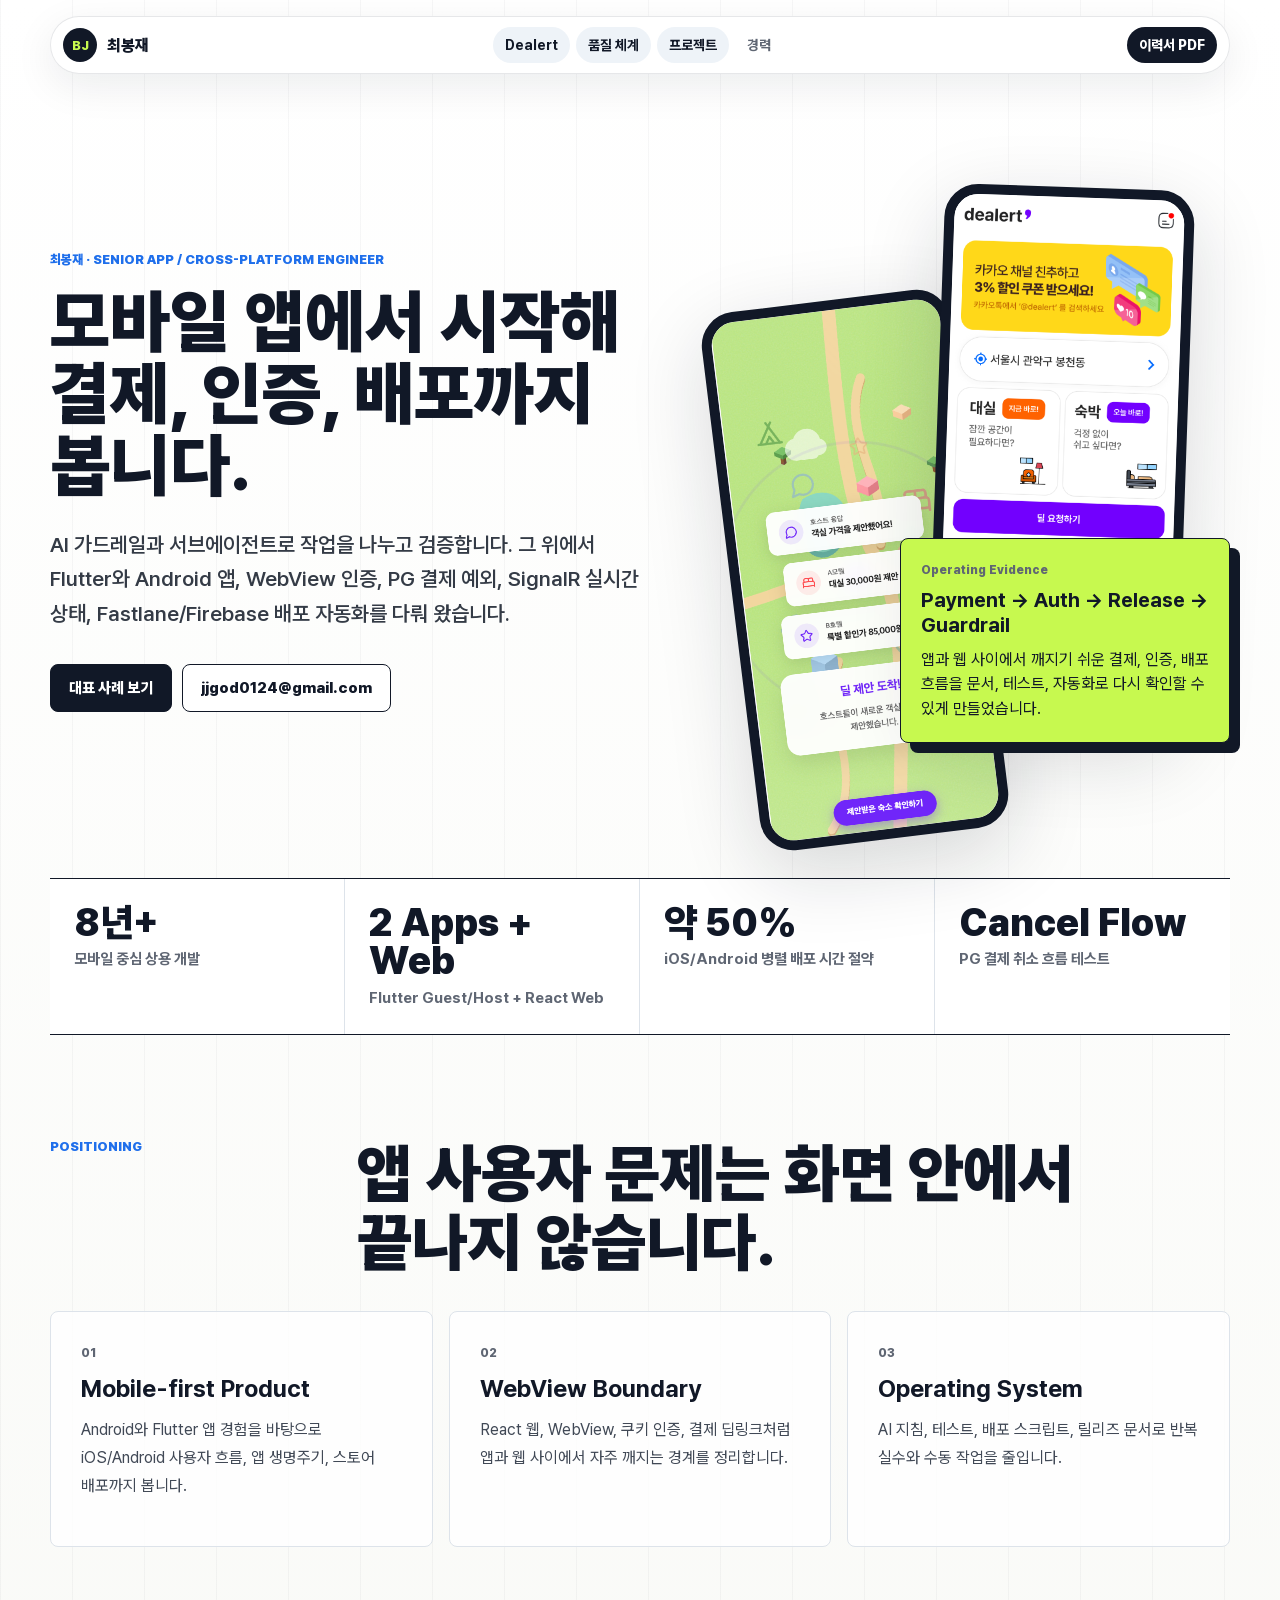
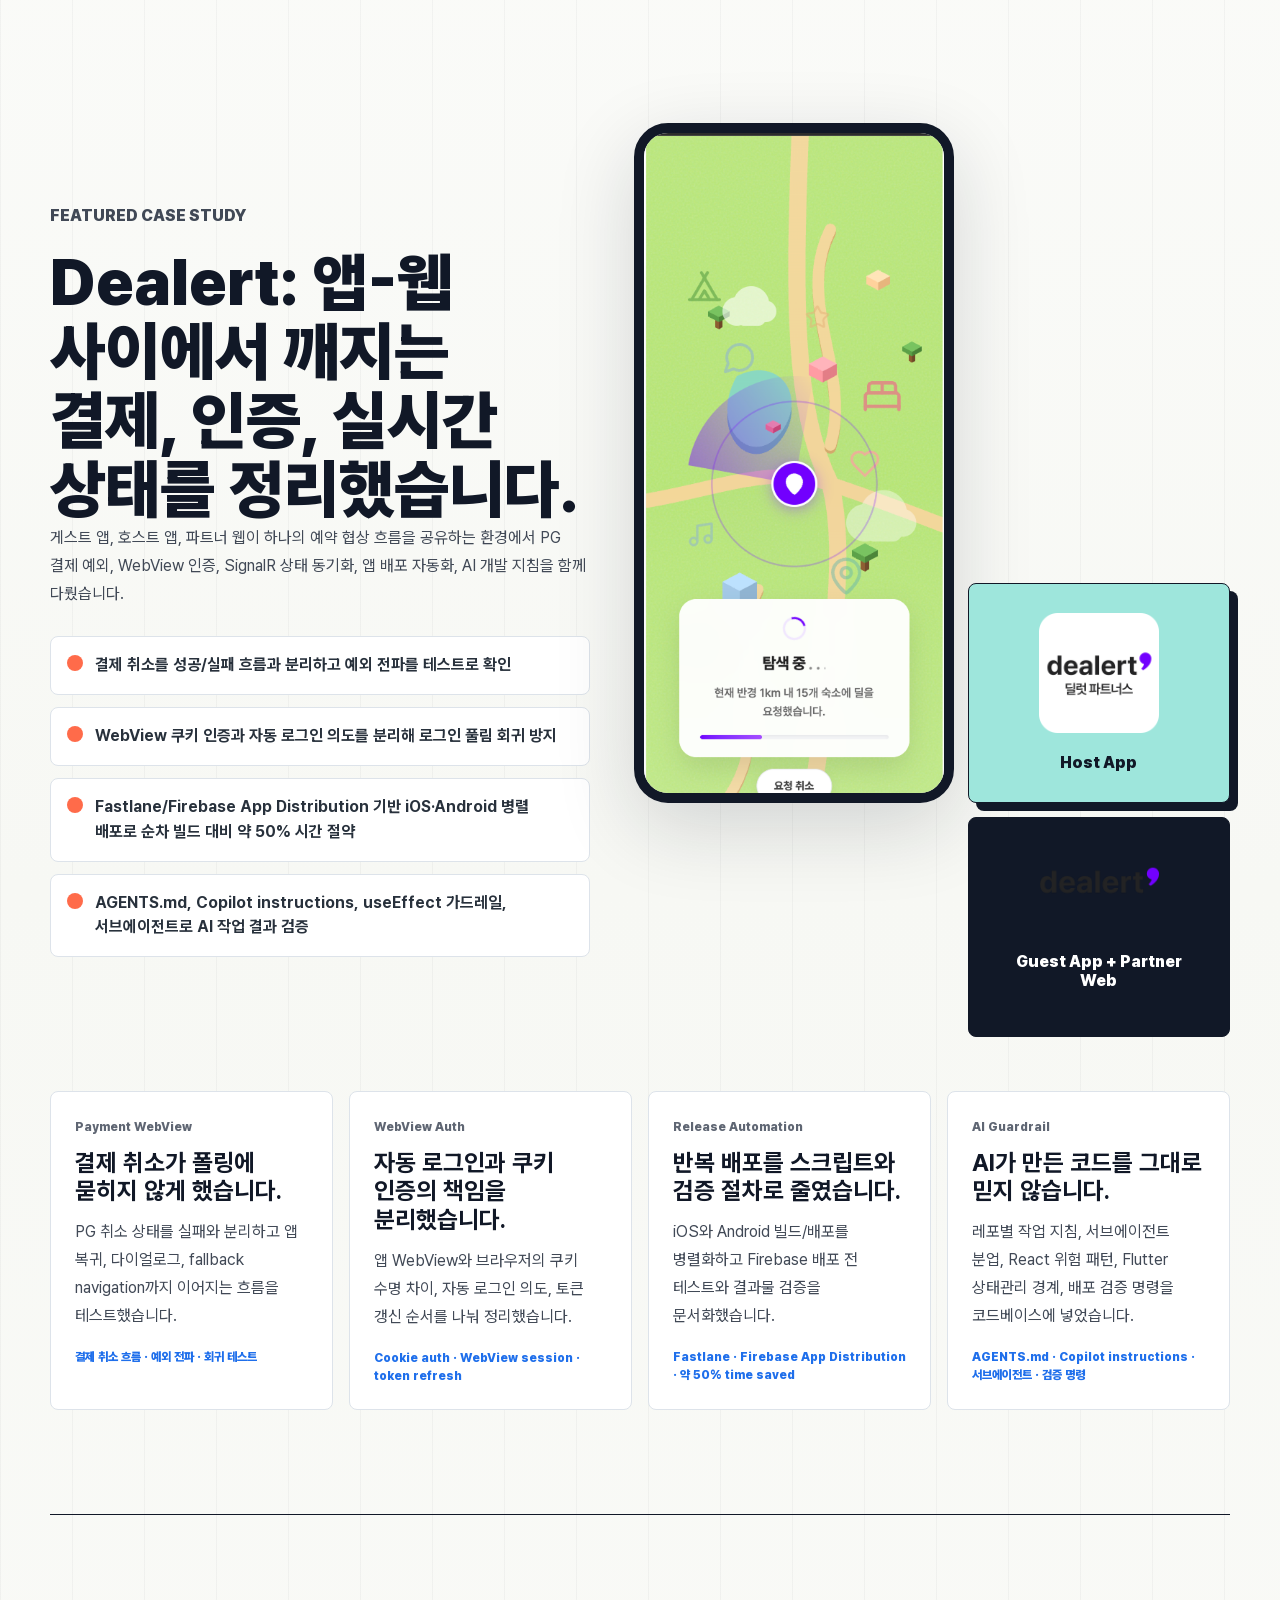
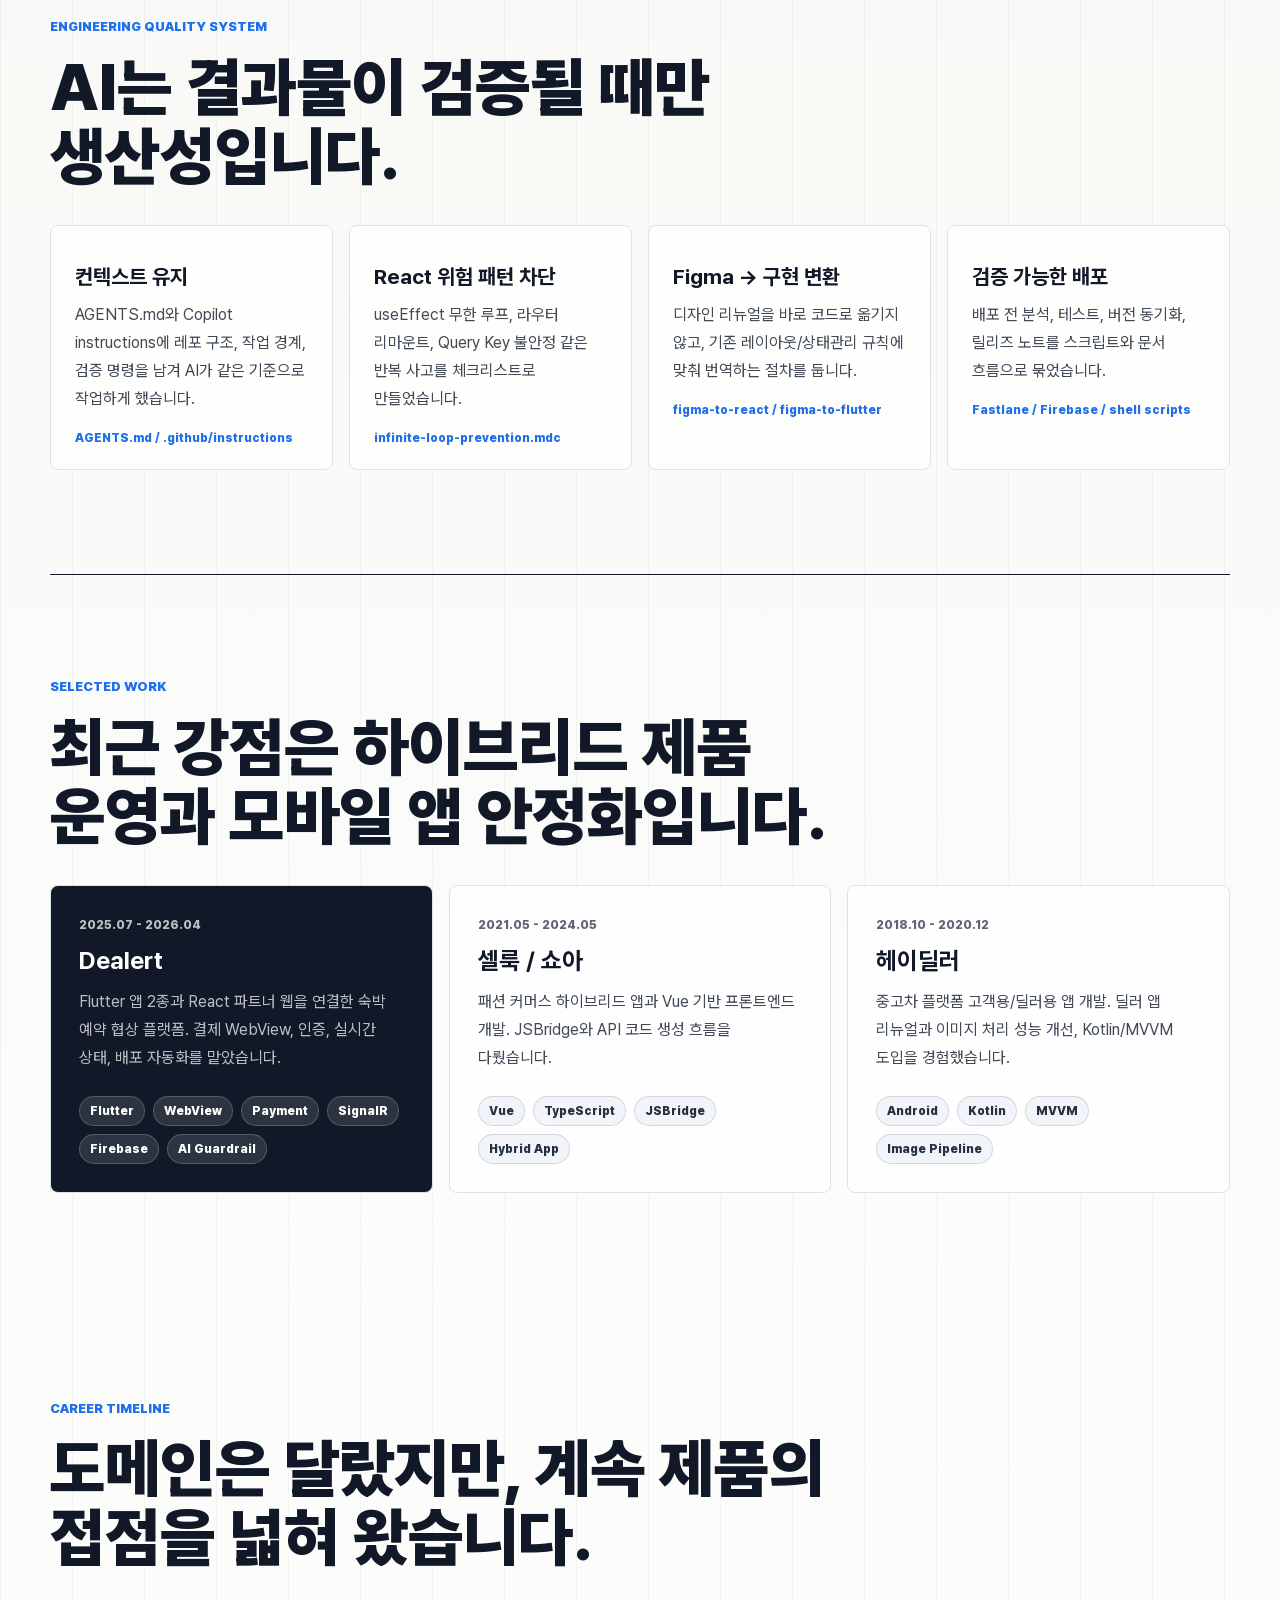
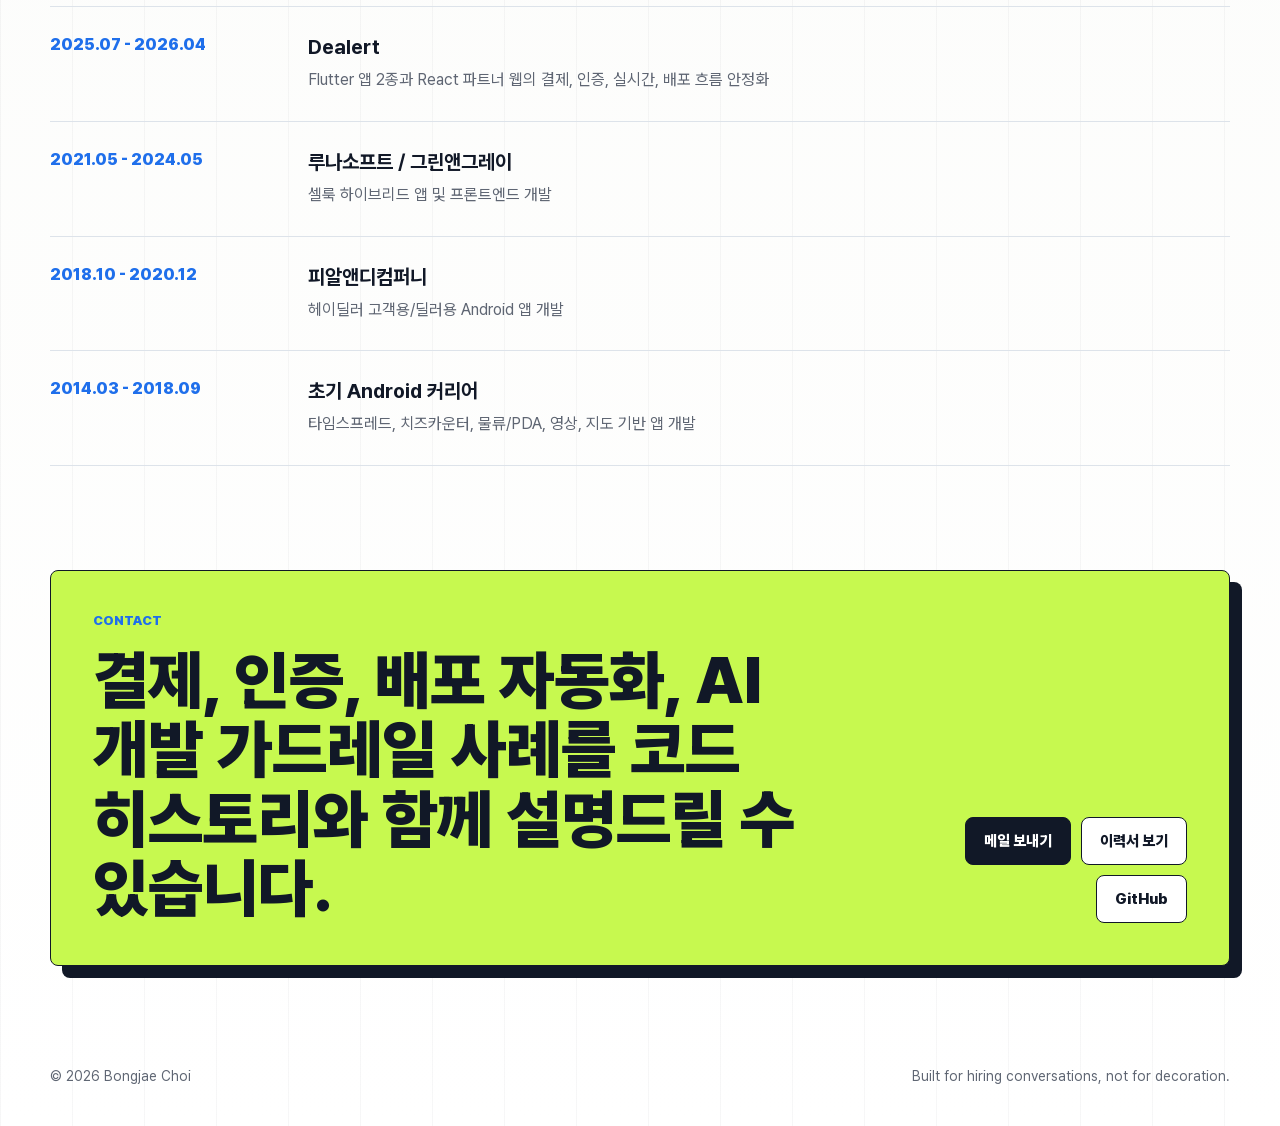
==== commit fb33e1af: "feat: refine hiring positioning" ====
--- a/index.html
+++ b/index.html
@@ -3,15 +3,15 @@
   <head>
     <meta charset="utf-8" />
     <meta name="viewport" content="width=device-width, initial-scale=1" />
-    <title>최봉재 | AI-Native App/Web Product Engineer</title>
+    <title>최봉재 | Senior App / Cross-Platform Engineer</title>
     <meta
       name="description"
-      content="Flutter, Android, React를 연결해 앱/웹 제품을 만들고 AI 기반 개발 운영 체계와 배포 자동화를 설계하는 개발자 최봉재의 포트폴리오입니다."
+      content="AI 가드레일과 서브에이전트로 작업 품질을 관리하며, Flutter와 Android 앱을 중심으로 WebView 인증, 결제 예외, 실시간 상태, 배포 자동화를 다루는 최봉재의 포트폴리오입니다."
     />
-    <meta property="og:title" content="최봉재 | AI-Native App/Web Product Engineer" />
+    <meta property="og:title" content="최봉재 | Senior App / Cross-Platform Engineer" />
     <meta
       property="og:description"
-      content="앱과 웹을 함께 설계하고, AI 지침/가드레일/배포 자동화로 제품 개발 속도와 안정성을 개선합니다."
+      content="모바일 앱에서 시작해 WebView 인증, 결제 예외, 실시간 상태, 배포 자동화, AI 개발 가드레일까지 다뤄 왔습니다."
     />
     <meta property="og:type" content="website" />
     <link rel="stylesheet" href="css/style.css" />
@@ -26,7 +26,7 @@
       </a>
       <nav class="nav" aria-label="주요 섹션">
         <a href="#case">Dealert</a>
-        <a href="#ai">AI 운영</a>
+        <a href="#ai">품질 체계</a>
         <a href="#work">프로젝트</a>
         <a href="#career">경력</a>
       </nav>
@@ -38,11 +38,11 @@
     <main id="top">
       <section class="hero">
         <div class="hero-copy">
-          <p class="eyebrow">AI-Native App/Web Product Engineer</p>
-          <h1>앱과 웹을 함께 보고, AI로 개발 흐름까지 설계합니다.</h1>
+          <p class="eyebrow">최봉재 · Senior App / Cross-Platform Engineer</p>
+          <h1>모바일 앱에서 시작해 결제, 인증, 배포까지 봅니다.</h1>
           <p class="hero-lead">
-            Flutter, Android, React 기반 제품을 만들며 WebView 인증, 실시간 알림, 배포 자동화, AI 코딩 가드레일까지
-            제품 운영에 필요한 경계를 직접 다룹니다.
+            AI 가드레일과 서브에이전트로 작업을 나누고 검증합니다. 그 위에서 Flutter와 Android 앱,
+            WebView 인증, PG 결제 예외, SignalR 실시간 상태, Fastlane/Firebase 배포 자동화를 다뤄 왔습니다.
           </p>
           <div class="hero-actions">
             <a class="button primary" href="#case">대표 사례 보기</a>
@@ -60,9 +60,9 @@
             </figure>
           </div>
           <div class="signal-panel">
-            <span class="panel-kicker">Shipping System</span>
-            <strong>AGENTS → Instructions → Tests → Deploy</strong>
-            <p>AI가 프로젝트 맥락을 잃지 않도록 지침, 검증 명령, 배포 규칙을 코드베이스 안에 구조화했습니다.</p>
+            <span class="panel-kicker">Operating Evidence</span>
+            <strong>Payment → Auth → Release → Guardrail</strong>
+            <p>앱과 웹 사이에서 깨지기 쉬운 결제, 인증, 배포 흐름을 문서, 테스트, 자동화로 다시 확인할 수 있게 만들었습니다.</p>
           </div>
         </div>
       </section>
@@ -70,42 +70,42 @@
       <section class="metrics" aria-label="핵심 지표">
         <div>
           <strong>8년+</strong>
-          <span>상용 앱/웹 개발</span>
-        </div>
-        <div>
-          <strong>3개 표면</strong>
+          <span>모바일 중심 상용 개발</span>
+        </div>
+        <div>
+          <strong>2 Apps + Web</strong>
           <span>Flutter Guest/Host + React Web</span>
         </div>
         <div>
-          <strong>75%</strong>
-          <span>배포 소요 시간 단축</span>
-        </div>
-        <div>
-          <strong>AI Guardrail</strong>
-          <span>React/Flutter 작업 규칙화</span>
+          <strong>약 50%</strong>
+          <span>iOS/Android 병렬 배포 시간 절약</span>
+        </div>
+        <div>
+          <strong>Cancel Flow</strong>
+          <span>PG 결제 취소 흐름 테스트</span>
         </div>
       </section>
 
       <section class="section thesis">
         <div class="section-heading">
           <p class="eyebrow">Positioning</p>
-          <h2>저는 “크로스플랫폼도 할 수 있는 개발자”가 아니라, 제품이 굴러가게 만드는 연결 담당자입니다.</h2>
+          <h2>앱 사용자 문제는 화면 안에서 끝나지 않습니다.</h2>
         </div>
         <div class="thesis-grid">
           <article>
             <span class="mini-label">01</span>
-            <h3>App/Web 경계 설계</h3>
-            <p>Flutter 앱, React 웹, WebView 브릿지, 쿠키 인증 흐름을 함께 보며 기능 단절을 줄입니다.</p>
+            <h3>Mobile-first Product</h3>
+            <p>Android와 Flutter 앱 경험을 바탕으로 iOS/Android 사용자 흐름, 앱 생명주기, 스토어 배포까지 봅니다.</p>
           </article>
           <article>
             <span class="mini-label">02</span>
-            <h3>AI 협업 체계화</h3>
-            <p>AI 에이전트가 코드를 망치지 않도록 프로젝트 지침, 금지 패턴, 검증 루틴을 명시합니다.</p>
+            <h3>WebView Boundary</h3>
+            <p>React 웹, WebView, 쿠키 인증, 결제 딥링크처럼 앱과 웹 사이에서 자주 깨지는 경계를 정리합니다.</p>
           </article>
           <article>
             <span class="mini-label">03</span>
-            <h3>릴리즈 안정화</h3>
-            <p>Fastlane, Firebase App Distribution, 버전 동기화, 배포 스크립트로 반복 업무를 줄입니다.</p>
+            <h3>Operating System</h3>
+            <p>AI 지침, 테스트, 배포 스크립트, 릴리즈 문서로 반복 실수와 수동 작업을 줄입니다.</p>
           </article>
         </div>
       </section>
@@ -113,16 +113,16 @@
       <section class="section case-study" id="case">
         <div class="case-copy">
           <p class="eyebrow">Featured Case Study</p>
-          <h2>Dealert: 숙박 예약 협상 플랫폼의 앱/웹 제품 시스템</h2>
+          <h2>Dealert: 앱-웹 사이에서 깨지는 결제, 인증, 실시간 상태를 정리했습니다.</h2>
           <p>
-            게스트 앱, 호스트 앱, 파트너 웹이 같은 서비스 흐름을 공유하는 환경에서 인증, 실시간 알림, 결제 예외 처리,
-            배포 자동화, AI 개발 지침을 함께 다뤘습니다.
+            게스트 앱, 호스트 앱, 파트너 웹이 하나의 예약 협상 흐름을 공유하는 환경에서 PG 결제 예외,
+            WebView 인증, SignalR 상태 동기화, 앱 배포 자동화, AI 개발 지침을 함께 다뤘습니다.
           </p>
           <ul class="impact-list">
-            <li>Flutter 기반 게스트/호스트 앱 개발 및 Firebase App Distribution 배포 자동화</li>
-            <li>React 파트너 웹에서 SignalR 기반 실시간 알림과 딜 상태 동기화 개선</li>
-            <li>Nginx reverse proxy와 WebView 쿠키 흐름을 정리해 자동 로그인 안정성 개선</li>
-            <li>AGENTS.md, Copilot instructions, useEffect 가드레일로 AI 협업 품질 관리</li>
+            <li>결제 취소를 성공/실패 흐름과 분리하고 예외 전파를 테스트로 확인</li>
+            <li>WebView 쿠키 인증과 자동 로그인 의도를 분리해 로그인 풀림 회귀 방지</li>
+            <li>Fastlane/Firebase App Distribution 기반 iOS·Android 병렬 배포로 순차 빌드 대비 약 50% 시간 절약</li>
+            <li>AGENTS.md, Copilot instructions, useEffect 가드레일, 서브에이전트로 AI 작업 결과 검증</li>
           </ul>
         </div>
         <div class="case-gallery">
@@ -136,17 +136,43 @@
             <span>Guest App + Partner Web</span>
           </div>
         </div>
+        <div class="case-outcomes" aria-label="Dealert 성과 트랙">
+          <article>
+            <span class="mini-label">Payment WebView</span>
+            <h3>결제 취소가 폴링에 묻히지 않게 했습니다.</h3>
+            <p>PG 취소 상태를 실패와 분리하고 앱 복귀, 다이얼로그, fallback navigation까지 이어지는 흐름을 테스트했습니다.</p>
+            <small>결제 취소 흐름 · 예외 전파 · 회귀 테스트</small>
+          </article>
+          <article>
+            <span class="mini-label">WebView Auth</span>
+            <h3>자동 로그인과 쿠키 인증의 책임을 분리했습니다.</h3>
+            <p>앱 WebView와 브라우저의 쿠키 수명 차이, 자동 로그인 의도, 토큰 갱신 순서를 나눠 정리했습니다.</p>
+            <small>Cookie auth · WebView session · token refresh</small>
+          </article>
+          <article>
+            <span class="mini-label">Release Automation</span>
+            <h3>반복 배포를 스크립트와 검증 절차로 줄였습니다.</h3>
+            <p>iOS와 Android 빌드/배포를 병렬화하고 Firebase 배포 전 테스트와 결과물 검증을 문서화했습니다.</p>
+            <small>Fastlane · Firebase App Distribution · 약 50% time saved</small>
+          </article>
+          <article>
+            <span class="mini-label">AI Guardrail</span>
+            <h3>AI가 만든 코드를 그대로 믿지 않습니다.</h3>
+            <p>레포별 작업 지침, 서브에이전트 분업, React 위험 패턴, Flutter 상태관리 경계, 배포 검증 명령을 코드베이스에 넣었습니다.</p>
+            <small>AGENTS.md · Copilot instructions · 서브에이전트 · 검증 명령</small>
+          </article>
+        </div>
       </section>
 
       <section class="section evidence" id="ai">
         <div class="section-heading compact">
-          <p class="eyebrow">AI Operating System</p>
-          <h2>AI 활용 능력은 도구 이름보다 운영 방식으로 증명합니다.</h2>
+          <p class="eyebrow">Engineering Quality System</p>
+          <h2>AI는 결과물이 검증될 때만 생산성입니다.</h2>
         </div>
         <div class="evidence-grid">
           <article>
             <h3>컨텍스트 유지</h3>
-            <p>AGENTS.md와 Copilot instructions로 레포 구조, 작업 경계, 검증 명령을 AI가 먼저 읽도록 설계했습니다.</p>
+            <p>AGENTS.md와 Copilot instructions에 레포 구조, 작업 경계, 검증 명령을 남겨 AI가 같은 기준으로 작업하게 했습니다.</p>
             <span>AGENTS.md / .github/instructions</span>
           </article>
           <article>
@@ -161,7 +187,7 @@
           </article>
           <article>
             <h3>검증 가능한 배포</h3>
-            <p>배포 전 분석/테스트/버전 동기화/릴리즈 노트를 자동화해 사람 손이 많이 가는 구간을 줄였습니다.</p>
+            <p>배포 전 분석, 테스트, 버전 동기화, 릴리즈 노트를 스크립트와 문서 흐름으로 묶었습니다.</p>
             <span>Fastlane / Firebase / shell scripts</span>
           </article>
         </div>
@@ -176,9 +202,9 @@
           <article class="work-card featured">
             <span class="work-meta">2025.07 - 2026.04</span>
             <h3>Dealert</h3>
-            <p>Flutter 앱 2종과 React 파트너 웹을 연결한 숙박 예약 협상 플랫폼. 실시간성, 인증, 배포, AI 지침을 함께 설계했습니다.</p>
+            <p>Flutter 앱 2종과 React 파트너 웹을 연결한 숙박 예약 협상 플랫폼. 결제 WebView, 인증, 실시간 상태, 배포 자동화를 맡았습니다.</p>
             <div class="tags">
-              <span>Flutter</span><span>React</span><span>SignalR</span><span>Firebase</span><span>AI Guardrail</span>
+              <span>Flutter</span><span>WebView</span><span>Payment</span><span>SignalR</span><span>Firebase</span><span>AI Guardrail</span>
             </div>
           </article>
           <article class="work-card">
@@ -210,7 +236,7 @@
             <time>2025.07 - 2026.04</time>
             <div>
               <strong>Dealert</strong>
-              <p>Flutter/React 기반 숙박 예약 협상 플랫폼 개발</p>
+              <p>Flutter 앱 2종과 React 파트너 웹의 결제, 인증, 실시간, 배포 흐름 안정화</p>
             </div>
           </li>
           <li>
@@ -240,7 +266,7 @@
       <section class="contact">
         <div>
           <p class="eyebrow">Contact</p>
-          <h2>채용 관점에서 더 깊게 검증하고 싶은 내용이 있다면 코드 히스토리와 작업 문서까지 함께 설명드릴 수 있습니다.</h2>
+          <h2>결제, 인증, 배포 자동화, AI 개발 가드레일 사례를 코드 히스토리와 함께 설명드릴 수 있습니다.</h2>
         </div>
         <div class="contact-actions">
           <a class="button primary" href="mailto:jjgod0124@gmail.com">메일 보내기</a>
--- a/css/style.css
+++ b/css/style.css
@@ -362,7 +362,8 @@
 
 .thesis-grid,
 .evidence-grid,
-.work-grid {
+.work-grid,
+.case-outcomes {
   display: grid;
   grid-template-columns: repeat(3, 1fr);
   gap: 16px;
@@ -370,7 +371,8 @@
 
 .thesis-grid article,
 .evidence-grid article,
-.work-card {
+.work-card,
+.case-outcomes article {
   min-width: 0;
   border: 1px solid var(--line);
   border-radius: var(--radius);
@@ -383,7 +385,8 @@
 
 .thesis-grid h3,
 .evidence-grid h3,
-.work-card h3 {
+.work-card h3,
+.case-outcomes h3 {
   margin: 14px 0 12px;
   font-size: 24px;
   line-height: 1.2;
@@ -392,7 +395,8 @@
 .thesis-grid p,
 .evidence-grid p,
 .work-card p,
-.case-copy p {
+.case-copy p,
+.case-outcomes p {
   color: #414956;
   font-size: 16px;
   line-height: 1.75;
@@ -489,6 +493,26 @@
   font-weight: 900;
 }
 
+.case-outcomes {
+  grid-column: 1 / -1;
+  grid-template-columns: repeat(4, 1fr);
+  margin-top: 10px;
+}
+
+.case-outcomes article {
+  padding: 24px;
+  background: var(--white);
+}
+
+.case-outcomes small {
+  display: block;
+  margin-top: 18px;
+  color: var(--blue);
+  font-size: 12px;
+  font-weight: 850;
+  line-height: 1.5;
+}
+
 .evidence {
   border-top: 1px solid var(--ink);
   border-bottom: 1px solid var(--ink);
@@ -638,7 +662,8 @@
   .metrics,
   .thesis-grid,
   .evidence-grid,
-  .work-grid {
+  .work-grid,
+  .case-outcomes {
     grid-template-columns: repeat(2, 1fr);
   }
 
@@ -670,10 +695,6 @@
     border-radius: var(--radius);
   }
 
-  .brand span:last-child {
-    display: none;
-  }
-
   .header-action {
     font-size: 13px;
   }
@@ -726,6 +747,7 @@
   .thesis-grid,
   .evidence-grid,
   .work-grid,
+  .case-outcomes,
   .case-gallery {
     grid-template-columns: 1fr;
   }
@@ -750,7 +772,8 @@
 
   .thesis-grid article,
   .evidence-grid article,
-  .work-card {
+  .work-card,
+  .case-outcomes article {
     padding: 22px;
   }
 
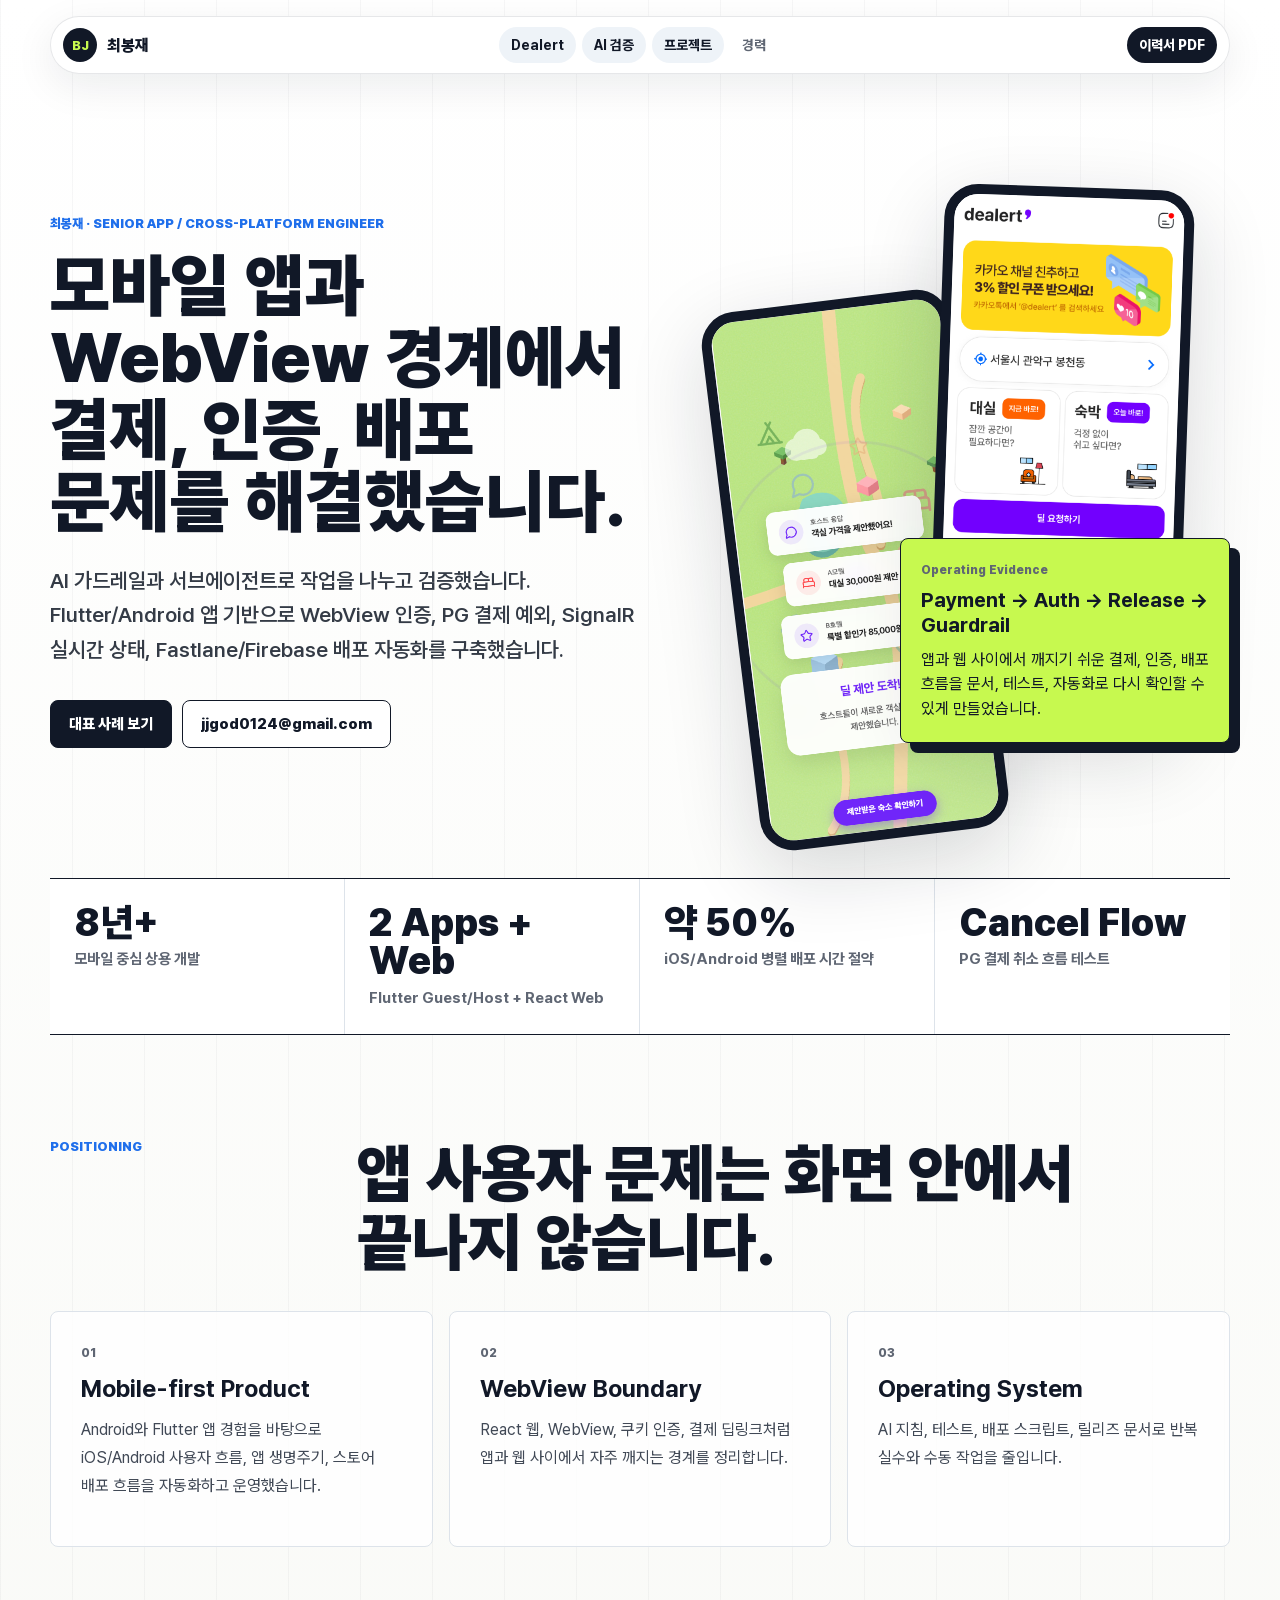
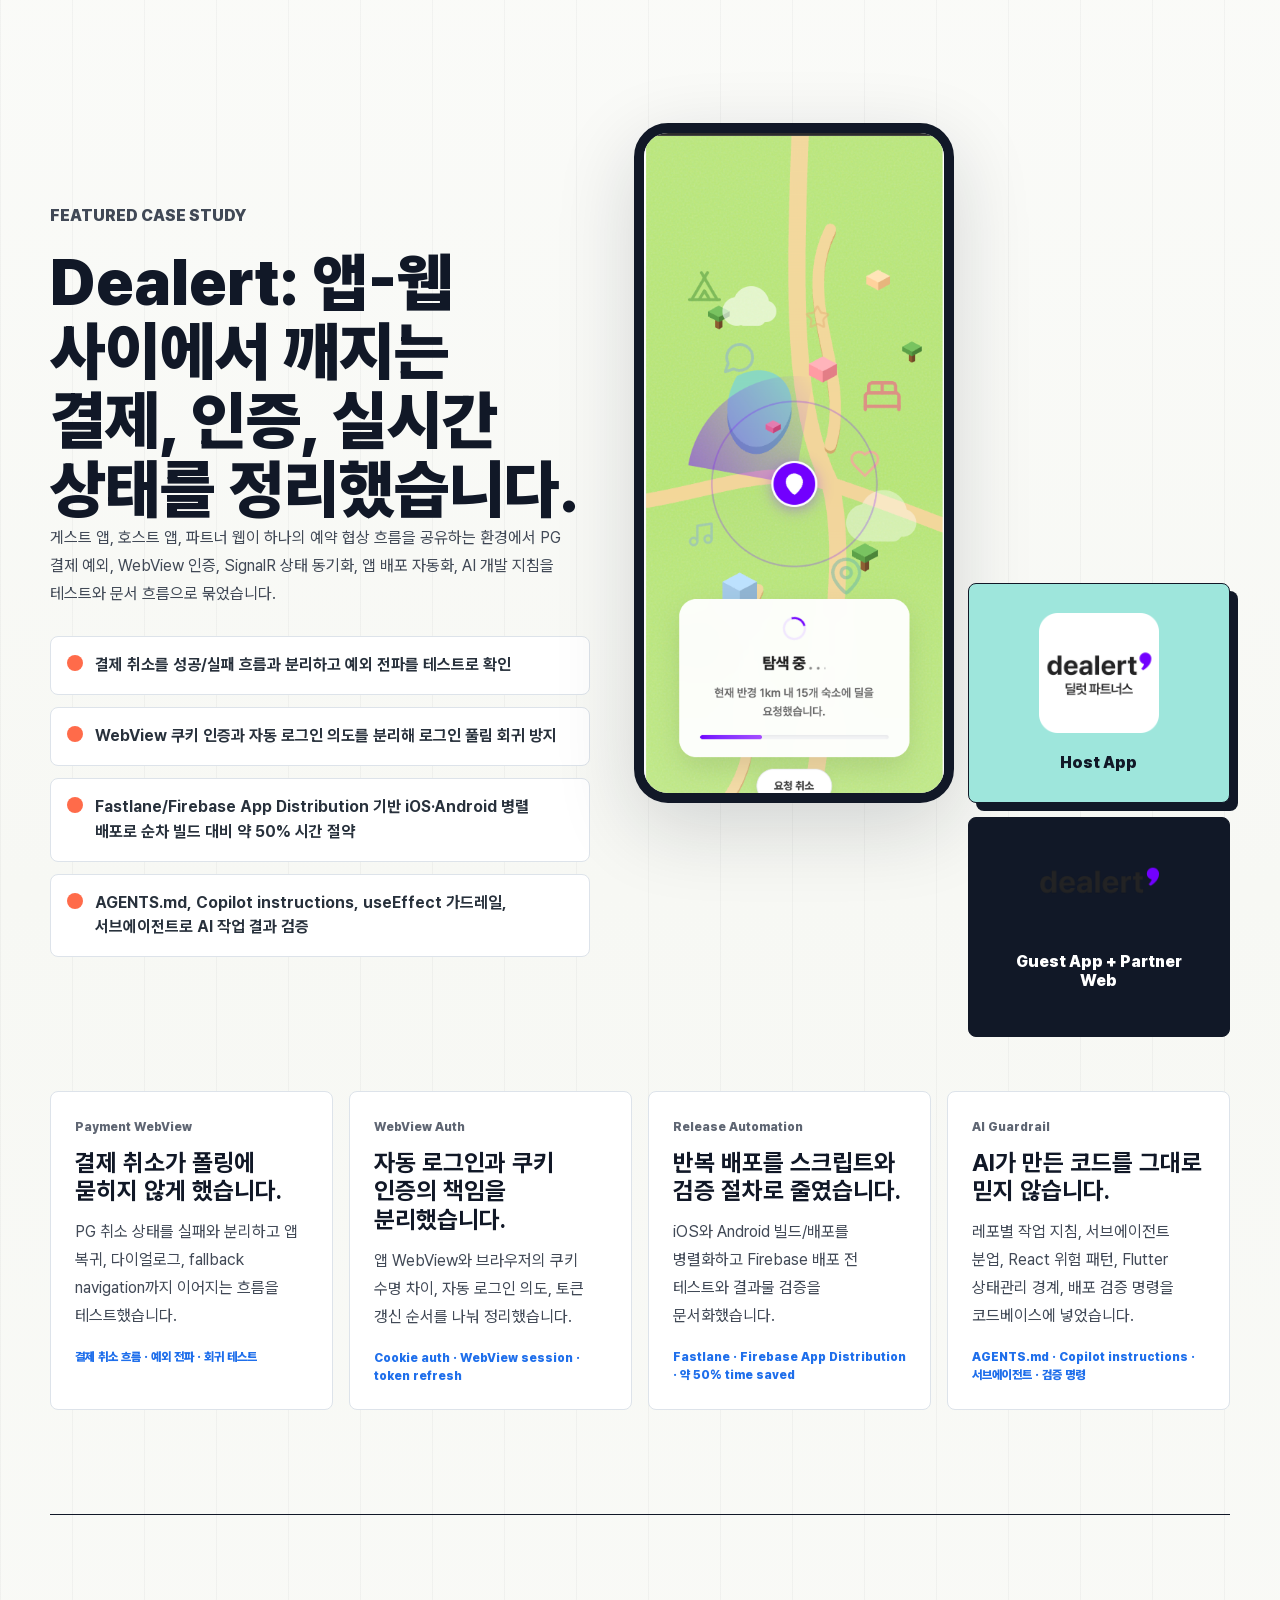
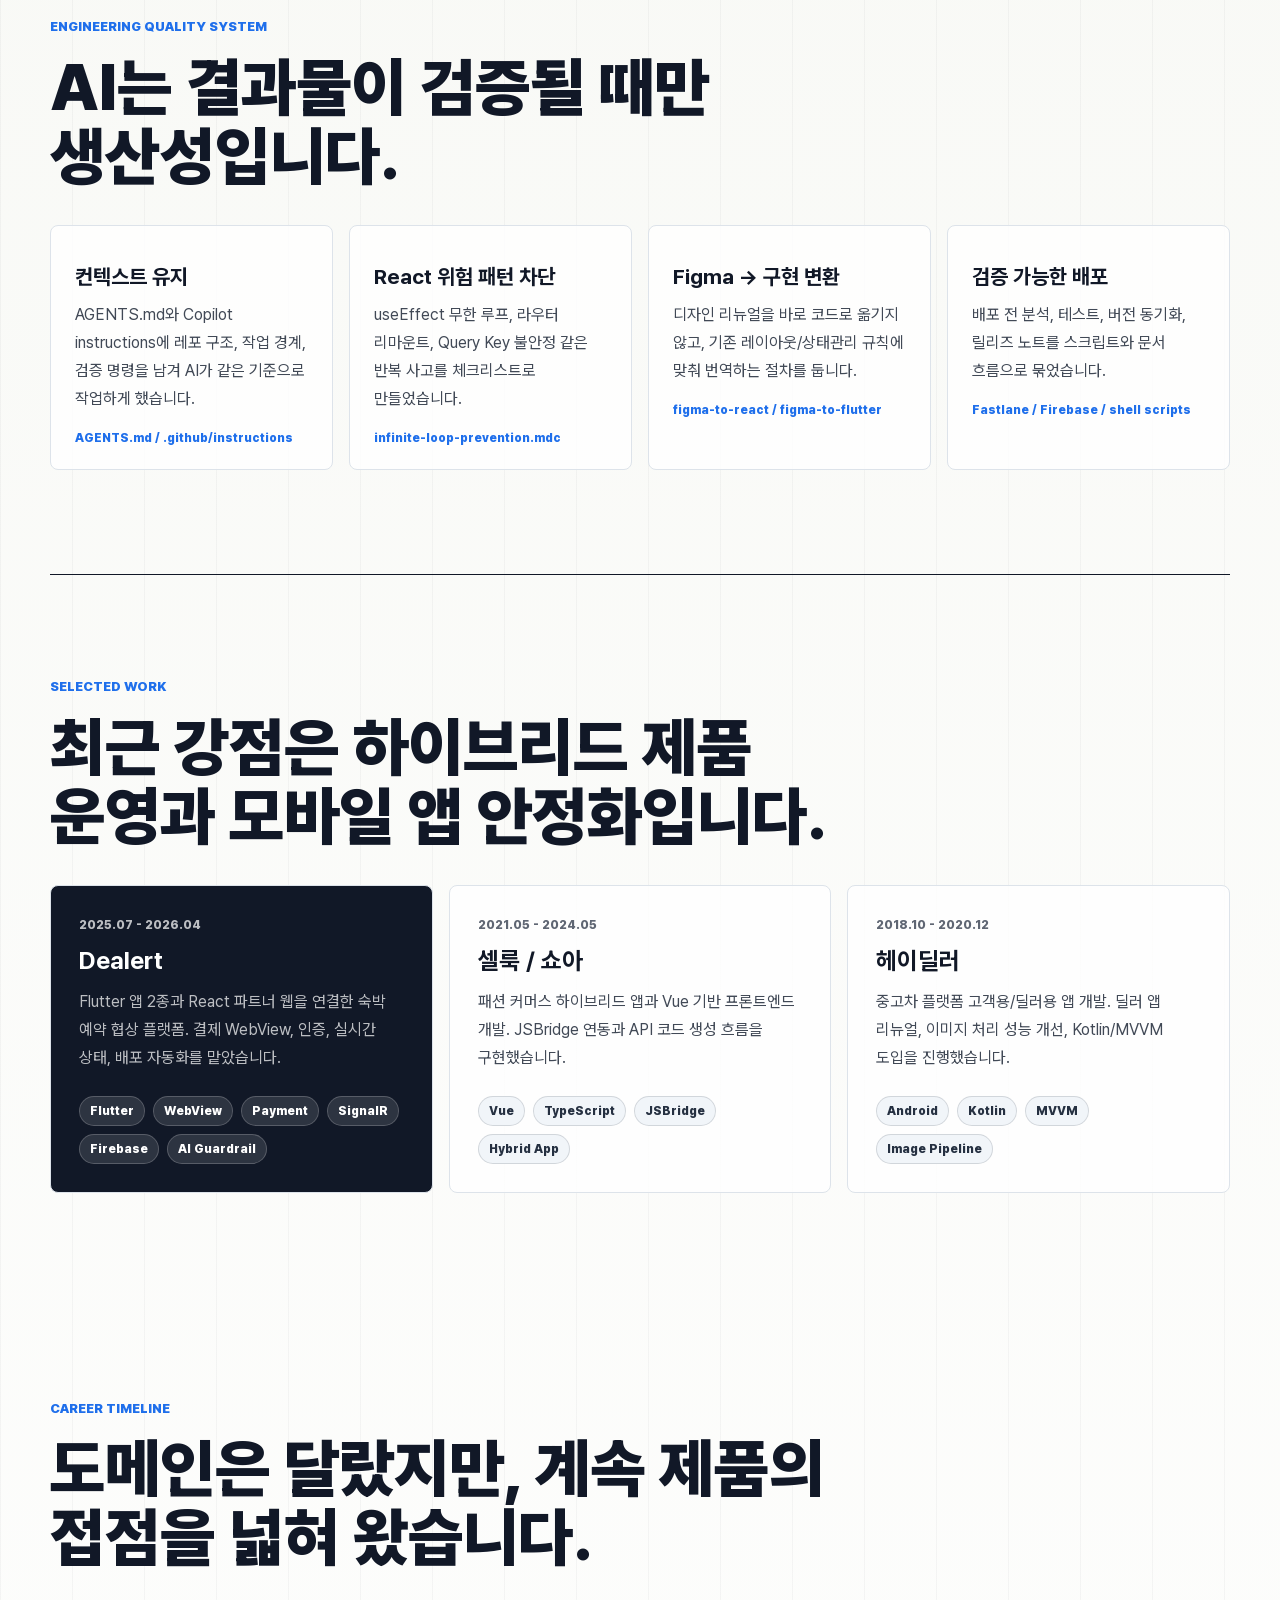
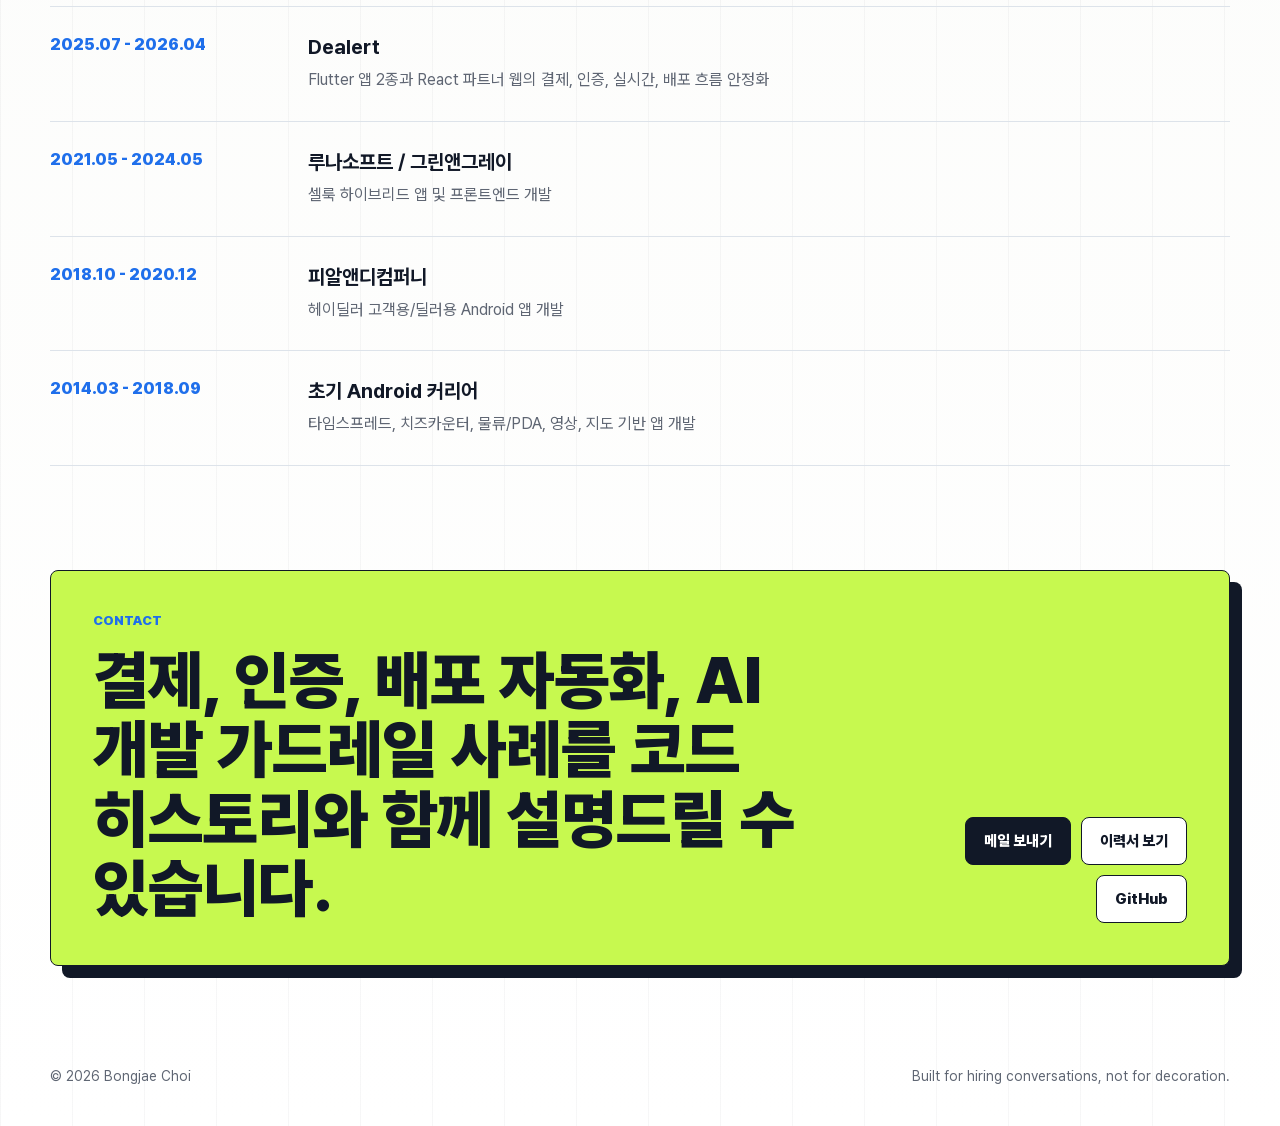
==== commit 46a61e67: "chore: tighten portfolio copy" ====
--- a/index.html
+++ b/index.html
@@ -6,12 +6,12 @@
     <title>최봉재 | Senior App / Cross-Platform Engineer</title>
     <meta
       name="description"
-      content="AI 가드레일과 서브에이전트로 작업 품질을 관리하며, Flutter와 Android 앱을 중심으로 WebView 인증, 결제 예외, 실시간 상태, 배포 자동화를 다루는 최봉재의 포트폴리오입니다."
+      content="AI 가드레일과 서브에이전트로 작업을 나누고 검증하며, Flutter/Android 앱 기반 WebView 인증, 결제 예외, 실시간 상태, 배포 자동화를 구축한 최봉재의 포트폴리오입니다."
     />
     <meta property="og:title" content="최봉재 | Senior App / Cross-Platform Engineer" />
     <meta
       property="og:description"
-      content="모바일 앱에서 시작해 WebView 인증, 결제 예외, 실시간 상태, 배포 자동화, AI 개발 가드레일까지 다뤄 왔습니다."
+      content="모바일 앱과 WebView 경계에서 결제, 인증, 실시간 상태, 배포 자동화, AI 개발 가드레일을 구축하고 검증했습니다."
     />
     <meta property="og:type" content="website" />
     <link rel="stylesheet" href="css/style.css" />
@@ -26,7 +26,7 @@
       </a>
       <nav class="nav" aria-label="주요 섹션">
         <a href="#case">Dealert</a>
-        <a href="#ai">품질 체계</a>
+        <a href="#ai">AI 검증</a>
         <a href="#work">프로젝트</a>
         <a href="#career">경력</a>
       </nav>
@@ -39,10 +39,10 @@
       <section class="hero">
         <div class="hero-copy">
           <p class="eyebrow">최봉재 · Senior App / Cross-Platform Engineer</p>
-          <h1>모바일 앱에서 시작해 결제, 인증, 배포까지 봅니다.</h1>
+          <h1>모바일 앱과 WebView 경계에서 결제, 인증, 배포 문제를 해결했습니다.</h1>
           <p class="hero-lead">
-            AI 가드레일과 서브에이전트로 작업을 나누고 검증합니다. 그 위에서 Flutter와 Android 앱,
-            WebView 인증, PG 결제 예외, SignalR 실시간 상태, Fastlane/Firebase 배포 자동화를 다뤄 왔습니다.
+            AI 가드레일과 서브에이전트로 작업을 나누고 검증했습니다. Flutter/Android 앱 기반으로
+            WebView 인증, PG 결제 예외, SignalR 실시간 상태, Fastlane/Firebase 배포 자동화를 구축했습니다.
           </p>
           <div class="hero-actions">
             <a class="button primary" href="#case">대표 사례 보기</a>
@@ -95,7 +95,7 @@
           <article>
             <span class="mini-label">01</span>
             <h3>Mobile-first Product</h3>
-            <p>Android와 Flutter 앱 경험을 바탕으로 iOS/Android 사용자 흐름, 앱 생명주기, 스토어 배포까지 봅니다.</p>
+            <p>Android와 Flutter 앱 경험을 바탕으로 iOS/Android 사용자 흐름, 앱 생명주기, 스토어 배포 흐름을 자동화하고 운영했습니다.</p>
           </article>
           <article>
             <span class="mini-label">02</span>
@@ -116,7 +116,7 @@
           <h2>Dealert: 앱-웹 사이에서 깨지는 결제, 인증, 실시간 상태를 정리했습니다.</h2>
           <p>
             게스트 앱, 호스트 앱, 파트너 웹이 하나의 예약 협상 흐름을 공유하는 환경에서 PG 결제 예외,
-            WebView 인증, SignalR 상태 동기화, 앱 배포 자동화, AI 개발 지침을 함께 다뤘습니다.
+            WebView 인증, SignalR 상태 동기화, 앱 배포 자동화, AI 개발 지침을 테스트와 문서 흐름으로 묶었습니다.
           </p>
           <ul class="impact-list">
             <li>결제 취소를 성공/실패 흐름과 분리하고 예외 전파를 테스트로 확인</li>
@@ -210,7 +210,7 @@
           <article class="work-card">
             <span class="work-meta">2021.05 - 2024.05</span>
             <h3>셀룩 / 쇼아</h3>
-            <p>패션 커머스 하이브리드 앱과 Vue 기반 프론트엔드 개발. JSBridge와 API 코드 생성 흐름을 다뤘습니다.</p>
+            <p>패션 커머스 하이브리드 앱과 Vue 기반 프론트엔드 개발. JSBridge 연동과 API 코드 생성 흐름을 구현했습니다.</p>
             <div class="tags">
               <span>Vue</span><span>TypeScript</span><span>JSBridge</span><span>Hybrid App</span>
             </div>
@@ -218,7 +218,7 @@
           <article class="work-card">
             <span class="work-meta">2018.10 - 2020.12</span>
             <h3>헤이딜러</h3>
-            <p>중고차 플랫폼 고객용/딜러용 앱 개발. 딜러 앱 리뉴얼과 이미지 처리 성능 개선, Kotlin/MVVM 도입을 경험했습니다.</p>
+            <p>중고차 플랫폼 고객용/딜러용 앱 개발. 딜러 앱 리뉴얼, 이미지 처리 성능 개선, Kotlin/MVVM 도입을 진행했습니다.</p>
             <div class="tags">
               <span>Android</span><span>Kotlin</span><span>MVVM</span><span>Image Pipeline</span>
             </div>
